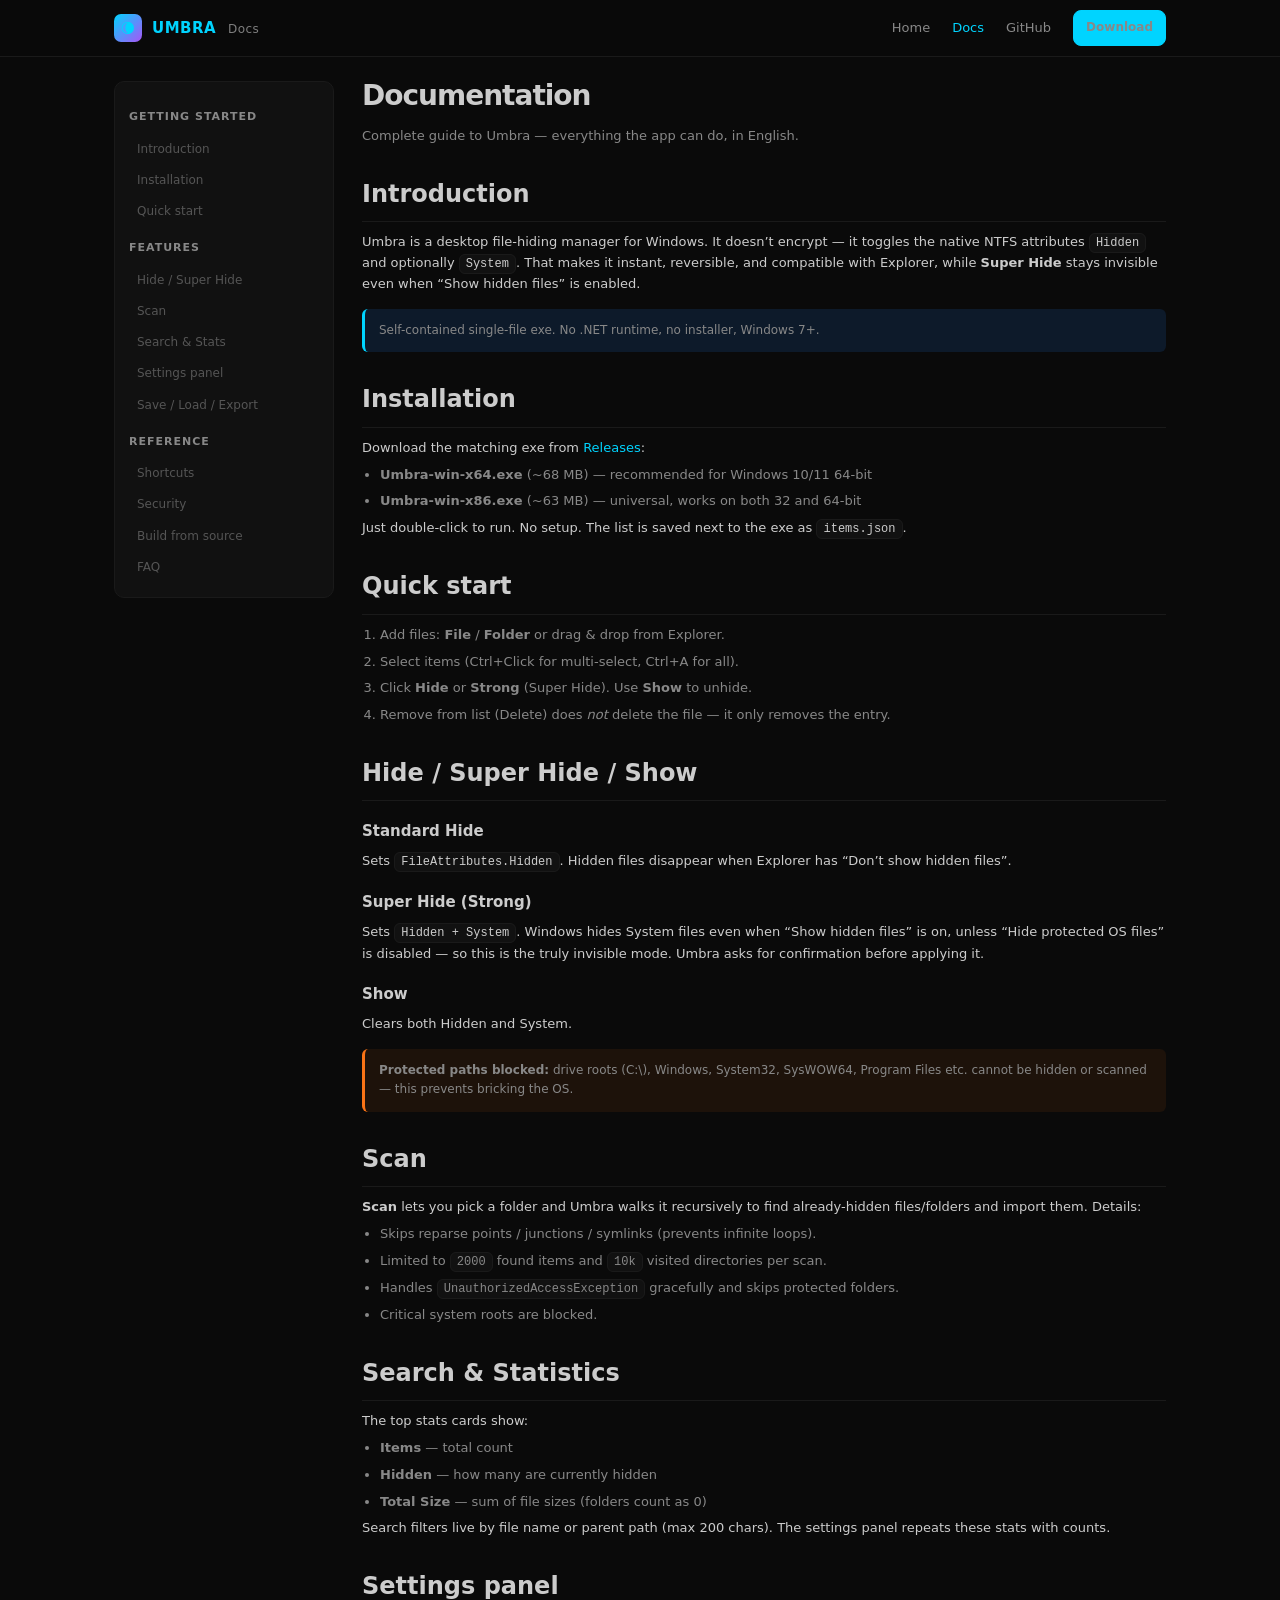
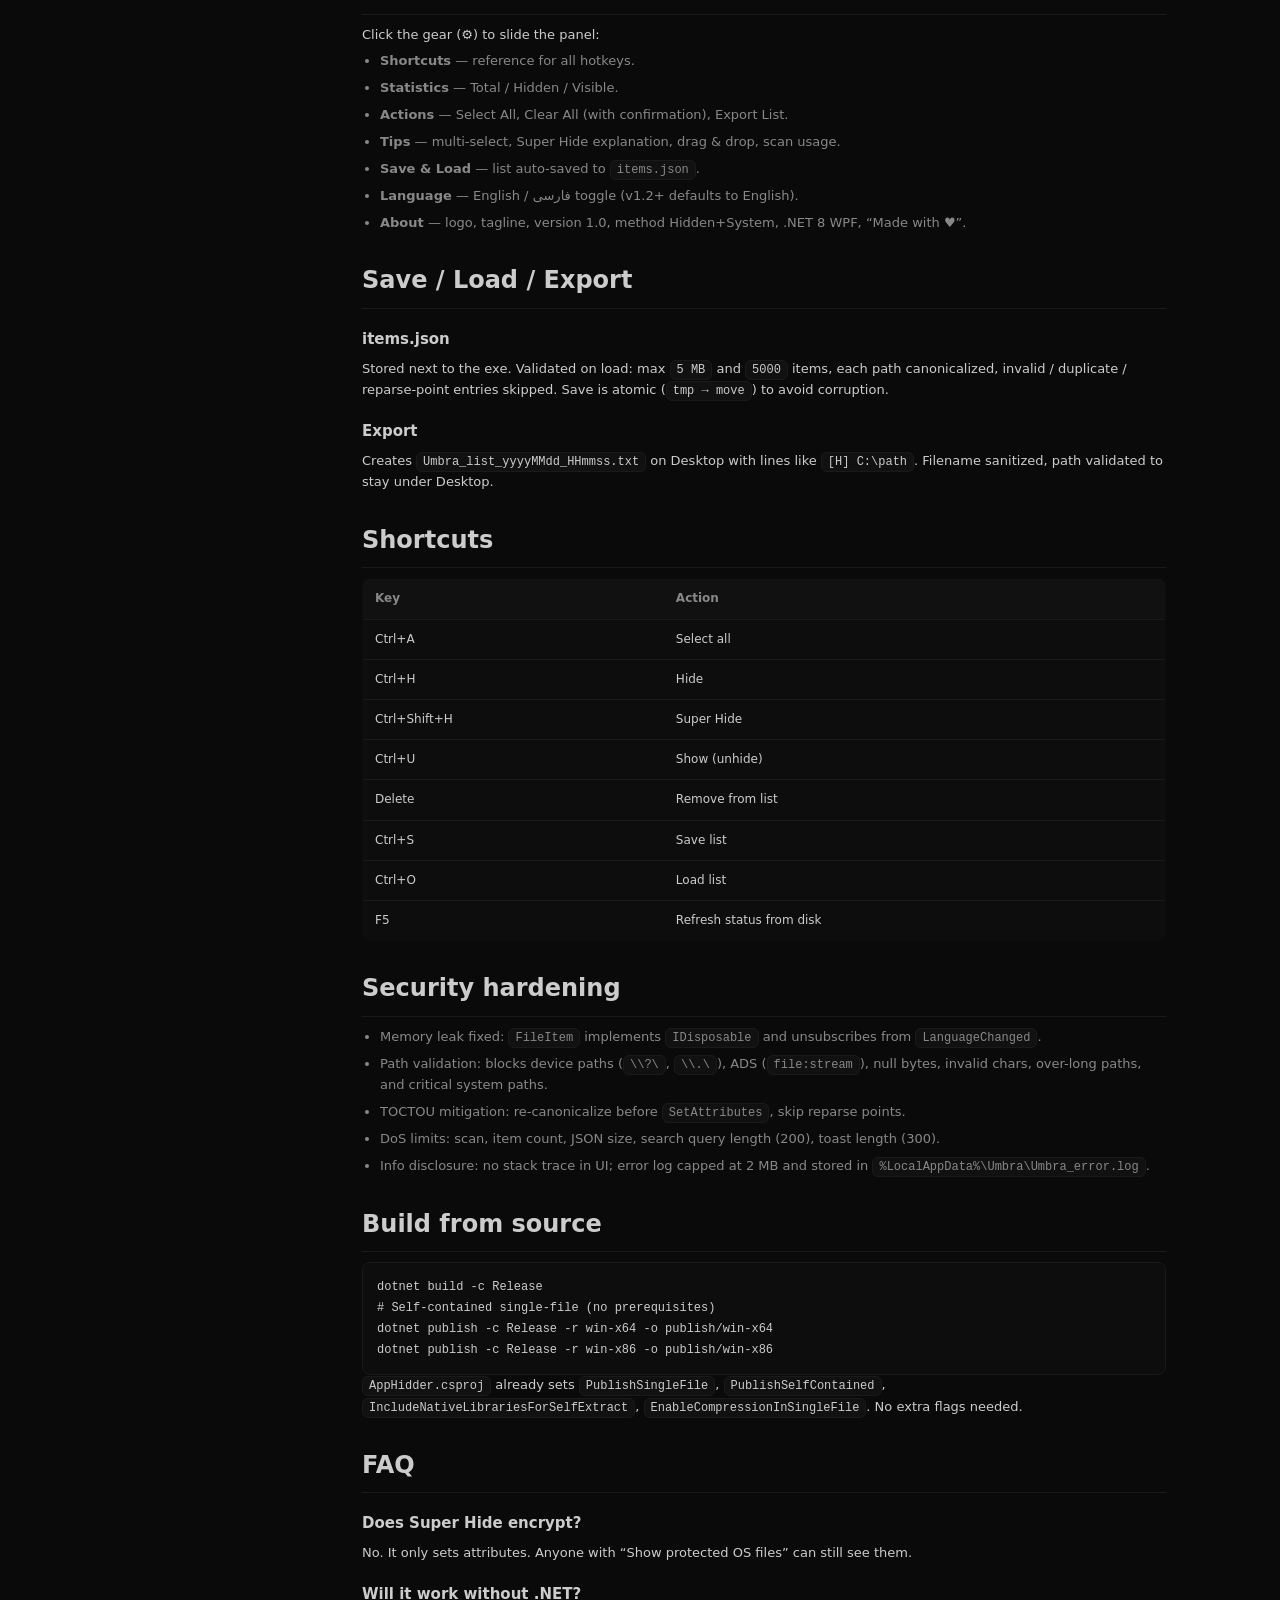
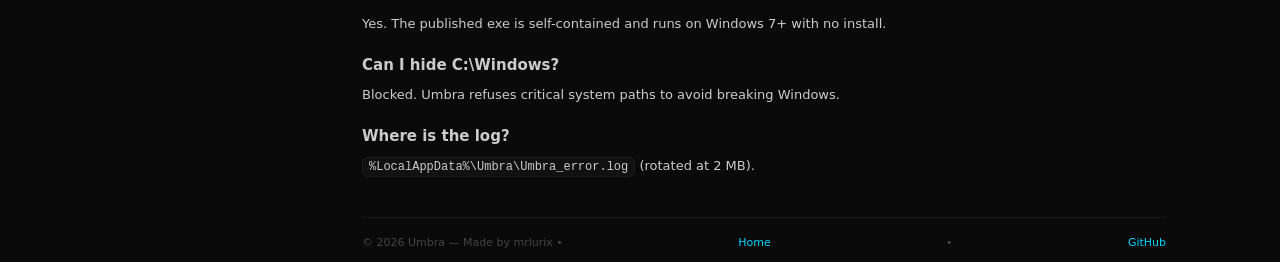
==== docs/docs.html @ 55c81230 "site: add English docs site with app theme + screenshot - GitHub repo description -> English, homepa" ====
<!doctype html>
<html lang="en">
<head>
<meta charset="utf-8">
<meta name="viewport" content="width=device-width,initial-scale=1">
<title>Docs — Umbra</title>
<link rel="icon" href="assets/logo.svg">
<link rel="stylesheet" href="style.css">
</head>
<body>
<nav>
  <div class="container nav-inner">
    <a class="logo" href="index.html"><div class="logo-mark">🌘</div><div class="logo-text">UMBRA <span>Docs</span></div></a>
    <div class="nav-links">
      <a href="index.html">Home</a>
      <a class="active" href="docs.html">Docs</a>
      <a href="https://github.com/mrlurix/Umbra" target="_blank">GitHub</a>
      <a class="btn btn-primary" style="padding:7px 12px;font-size:12px" href="https://github.com/mrlurix/Umbra/releases/latest">Download</a>
    </div>
  </div>
</nav>

<div class="container" style="padding-top:24px">
  <div class="docs-layout">
    <aside class="sidebar">
      <h4>Getting started</h4>
      <a href="#intro">Introduction</a>
      <a href="#install">Installation</a>
      <a href="#quick">Quick start</a>
      <h4>Features</h4>
      <a href="#hide">Hide / Super Hide</a>
      <a href="#scan">Scan</a>
      <a href="#search">Search &amp; Stats</a>
      <a href="#settings">Settings panel</a>
      <a href="#persist">Save / Load / Export</a>
      <h4>Reference</h4>
      <a href="#shortcuts">Shortcuts</a>
      <a href="#security">Security</a>
      <a href="#build">Build from source</a>
      <a href="#faq">FAQ</a>
    </aside>

    <main class="doc">
      <h1 style="font-size:28px">Documentation</h1>
      <p style="color:#888">Complete guide to Umbra — everything the app can do, in English.</p>

      <h2 id="intro">Introduction</h2>
      <p>Umbra is a desktop file-hiding manager for Windows. It doesn’t encrypt — it toggles the native NTFS attributes <code>Hidden</code> and optionally <code>System</code>. That makes it instant, reversible, and compatible with Explorer, while <b>Super Hide</b> stays invisible even when “Show hidden files” is enabled.</p>
      <div class="callout">Self-contained single-file exe. No .NET runtime, no installer, Windows 7+.</div>

      <h2 id="install">Installation</h2>
      <p>Download the matching exe from <a href="https://github.com/mrlurix/Umbra/releases/latest">Releases</a>:</p>
      <ul>
        <li><b>Umbra-win-x64.exe</b> (~68 MB) — recommended for Windows 10/11 64-bit</li>
        <li><b>Umbra-win-x86.exe</b> (~63 MB) — universal, works on both 32 and 64-bit</li>
      </ul>
      <p>Just double-click to run. No setup. The list is saved next to the exe as <code>items.json</code>.</p>

      <h2 id="quick">Quick start</h2>
      <ol style="padding-left:18px;color:#888;font-size:13px">
        <li>Add files: <b>File</b> / <b>Folder</b> or drag &amp; drop from Explorer.</li>
        <li>Select items (Ctrl+Click for multi-select, Ctrl+A for all).</li>
        <li>Click <b>Hide</b> or <b>Strong</b> (Super Hide). Use <b>Show</b> to unhide.</li>
        <li>Remove from list (Delete) does <i>not</i> delete the file — it only removes the entry.</li>
      </ol>

      <h2 id="hide">Hide / Super Hide / Show</h2>
      <h3>Standard Hide</h3>
      <p>Sets <code>FileAttributes.Hidden</code>. Hidden files disappear when Explorer has “Don’t show hidden files”.</p>
      <h3>Super Hide (Strong)</h3>
      <p>Sets <code>Hidden + System</code>. Windows hides System files even when “Show hidden files” is on, unless “Hide protected OS files” is disabled — so this is the truly invisible mode. Umbra asks for confirmation before applying it.</p>
      <h3>Show</h3>
      <p>Clears both Hidden and System.</p>
      <div class="callout warn"><b>Protected paths blocked:</b> drive roots (C:\), Windows, System32, SysWOW64, Program Files etc. cannot be hidden or scanned — this prevents bricking the OS.</div>

      <h2 id="scan">Scan</h2>
      <p><b>Scan</b> lets you pick a folder and Umbra walks it recursively to find already-hidden files/folders and import them. Details:</p>
      <ul>
        <li>Skips reparse points / junctions / symlinks (prevents infinite loops).</li>
        <li>Limited to <code>2000</code> found items and <code>10k</code> visited directories per scan.</li>
        <li>Handles <code>UnauthorizedAccessException</code> gracefully and skips protected folders.</li>
        <li>Critical system roots are blocked.</li>
      </ul>

      <h2 id="search">Search &amp; Statistics</h2>
      <p>The top stats cards show:</p>
      <ul>
        <li><b>Items</b> — total count</li>
        <li><b>Hidden</b> — how many are currently hidden</li>
        <li><b>Total Size</b> — sum of file sizes (folders count as 0)</li>
      </ul>
      <p>Search filters live by file name or parent path (max 200 chars). The settings panel repeats these stats with counts.</p>

      <h2 id="settings">Settings panel</h2>
      <p>Click the gear (⚙) to slide the panel:</p>
      <ul>
        <li><b>Shortcuts</b> — reference for all hotkeys.</li>
        <li><b>Statistics</b> — Total / Hidden / Visible.</li>
        <li><b>Actions</b> — Select All, Clear All (with confirmation), Export List.</li>
        <li><b>Tips</b> — multi-select, Super Hide explanation, drag &amp; drop, scan usage.</li>
        <li><b>Save &amp; Load</b> — list auto-saved to <code>items.json</code>.</li>
        <li><b>Language</b> — English / فارسی toggle (v1.2+ defaults to English).</li>
        <li><b>About</b> — logo, tagline, version 1.0, method Hidden+System, .NET 8 WPF, “Made with ♥”.</li>
      </ul>

      <h2 id="persist">Save / Load / Export</h2>
      <h3>items.json</h3>
      <p>Stored next to the exe. Validated on load: max <code>5 MB</code> and <code>5000</code> items, each path canonicalized, invalid / duplicate / reparse-point entries skipped. Save is atomic (<code>tmp → move</code>) to avoid corruption.</p>
      <h3>Export</h3>
      <p>Creates <code>Umbra_list_yyyyMMdd_HHmmss.txt</code> on Desktop with lines like <code>[H] C:\path</code>. Filename sanitized, path validated to stay under Desktop.</p>

      <h2 id="shortcuts">Shortcuts</h2>
      <table>
        <tr><th>Key</th><th>Action</th></tr>
        <tr><td>Ctrl+A</td><td>Select all</td></tr>
        <tr><td>Ctrl+H</td><td>Hide</td></tr>
        <tr><td>Ctrl+Shift+H</td><td>Super Hide</td></tr>
        <tr><td>Ctrl+U</td><td>Show (unhide)</td></tr>
        <tr><td>Delete</td><td>Remove from list</td></tr>
        <tr><td>Ctrl+S</td><td>Save list</td></tr>
        <tr><td>Ctrl+O</td><td>Load list</td></tr>
        <tr><td>F5</td><td>Refresh status from disk</td></tr>
      </table>

      <h2 id="security">Security hardening</h2>
      <ul>
        <li>Memory leak fixed: <code>FileItem</code> implements <code>IDisposable</code> and unsubscribes from <code>LanguageChanged</code>.</li>
        <li>Path validation: blocks device paths (<code>\\?\</code>, <code>\\.\</code>), ADS (<code>file:stream</code>), null bytes, invalid chars, over-long paths, and critical system paths.</li>
        <li>TOCTOU mitigation: re-canonicalize before <code>SetAttributes</code>, skip reparse points.</li>
        <li>DoS limits: scan, item count, JSON size, search query length (200), toast length (300).</li>
        <li>Info disclosure: no stack trace in UI; error log capped at 2 MB and stored in <code>%LocalAppData%\Umbra\Umbra_error.log</code>.</li>
      </ul>

      <h2 id="build">Build from source</h2>
      <pre><code>dotnet build -c Release
# Self-contained single-file (no prerequisites)
dotnet publish -c Release -r win-x64 -o publish/win-x64
dotnet publish -c Release -r win-x86 -o publish/win-x86</code></pre>
      <p><code>AppHidder.csproj</code> already sets <code>PublishSingleFile</code>, <code>PublishSelfContained</code>, <code>IncludeNativeLibrariesForSelfExtract</code>, <code>EnableCompressionInSingleFile</code>. No extra flags needed.</p>

      <h2 id="faq">FAQ</h2>
      <h3>Does Super Hide encrypt?</h3>
      <p>No. It only sets attributes. Anyone with “Show protected OS files” can still see them.</p>
      <h3>Will it work without .NET?</h3>
      <p>Yes. The published exe is self-contained and runs on Windows 7+ with no install.</p>
      <h3>Can I hide C:\Windows?</h3>
      <p>Blocked. Umbra refuses critical system paths to avoid breaking Windows.</p>
      <h3>Where is the log?</h3>
      <p><code>%LocalAppData%\Umbra\Umbra_error.log</code> (rotated at 2 MB).</p>

      <footer style="margin-top:40px;border-top:1px solid #1A1A1A;padding-top:16px;color:#444;font-size:11px">
        © 2026 Umbra — Made by mrlurix • <a href="index.html">Home</a> • <a href="https://github.com/mrlurix/Umbra">GitHub</a>
      </footer>
    </main>
  </div>
</div>
</body>
</html>
---- docs/style.css ----
:root{
  --bg:#0A0A0A;
  --card:#111;
  --card2:#0D0D0D;
  --border:#1A1A1A;
  --text:#CCC;
  --muted:#888;
  --dim:#555;
  --dim2:#444;
  --cyan:#00D4FF;
  --purple:#A855F7;
  --pink:#EC4899;
  --green:#22C55E;
  --orange:#F97316;
  --red:#EF4444;
}
*{box-sizing:border-box;margin:0;padding:0}
body{font-family:'Segoe UI',system-ui,-apple-system,sans-serif;background:var(--bg);color:var(--text);line-height:1.6}
a{color:var(--cyan);text-decoration:none}
a:hover{text-decoration:underline}
.container{max-width:1100px;margin:0 auto;padding:0 24px}
nav{position:sticky;top:0;z-index:10;background:rgba(10,10,10,0.85);backdrop-filter:blur(10px);border-bottom:1px solid var(--border)}
.nav-inner{display:flex;align-items:center;justify-content:space-between;height:56px}
.logo{display:flex;align-items:center;gap:10px;font-weight:800;letter-spacing:0.5px}
.logo-mark{width:28px;height:28px;border-radius:7px;background:linear-gradient(135deg,var(--cyan),var(--purple));display:grid;place-items:center;font-size:14px}
.logo-text{color:var(--cyan);font-size:15px}
.logo-text span{color:var(--text);font-weight:400;opacity:0.6;font-size:12px;margin-left:6px}
.nav-links{display:flex;gap:22px;align-items:center;font-size:13px}
.nav-links a{color:var(--muted)}
.nav-links a.active{color:var(--cyan)}
.btn{appearance:none;border:1.5px solid;border-radius:8px;padding:10px 18px;font-weight:700;font-size:13px;cursor:pointer;transition:all .15s;display:inline-flex;align-items:center;gap:8px}
.btn-primary{background:var(--cyan);color:#000;border-color:var(--cyan)}
.btn-primary:hover{transform:translateY(-1px);box-shadow:0 8px 20px rgba(0,212,255,0.25)}
.btn-ghost{background:transparent;color:var(--text);border-color:var(--border)}
.btn-ghost:hover{border-color:var(--cyan);color:var(--cyan)}
.hero{padding:56px 0 28px;text-align:center}
.badge{display:inline-flex;align-items:center;gap:8px;background:#111;border:1px solid var(--border);border-radius:999px;padding:6px 12px;font-size:11px;color:var(--muted);margin-bottom:18px}
.badge-dot{width:7px;height:7px;border-radius:50%;background:var(--green);box-shadow:0 0 8px var(--green)}
h1{font-size:44px;line-height:1.1;letter-spacing:-1px;margin-bottom:14px}
h1 span{background:linear-gradient(90deg,var(--cyan),var(--purple),var(--pink));-webkit-background-clip:text;-webkit-text-fill-color:transparent}
.subtitle{max-width:640px;margin:0 auto 22px;color:var(--muted);font-size:15px}
.hero-actions{display:flex;gap:12px;justify-content:center;flex-wrap:wrap;margin-bottom:14px}
.hero-meta{font-size:11px;color:var(--dim)}
.screenshot-wrap{margin:28px auto 0;max-width:960px;background:#000;border:1px solid var(--border);border-radius:12px;overflow:hidden;box-shadow:0 20px 60px rgba(0,0,0,0.6)}
.screenshot-wrap img, .screenshot-wrap svg{width:100%;display:block}
.section{padding:40px 0}
.section h2{font-size:22px;margin-bottom:8px}
.section p.lead{color:var(--muted);margin-bottom:18px}
.grid{display:grid;grid-template-columns:repeat(3,1fr);gap:14px}
.card{background:var(--card);border:1px solid var(--border);border-radius:10px;padding:18px}
.card h3{font-size:14px;margin-bottom:6px}
.card p{font-size:12px;color:var(--dim);line-height:1.6}
.card .icon{width:32px;height:32px;border-radius:7px;display:grid;place-items:center;font-size:14px;margin-bottom:10px}
.stats{display:flex;gap:10px;flex-wrap:wrap;margin-top:14px}
.stat{flex:1;min-width:140px;background:var(--card);border:1px solid var(--border);border-radius:8px;padding:14px;text-align:center}
.stat strong{font-size:18px;display:block}
.downloads{display:grid;grid-template-columns:1fr 1fr;gap:14px}
.dl-card{background:var(--card);border:1px solid var(--border);border-radius:10px;padding:18px;display:flex;flex-direction:column;gap:10px}
.dl-card h3{font-size:14px}
.dl-card p{font-size:11px;color:var(--dim)}
table{width:100%;border-collapse:collapse;background:var(--card2);border:1px solid var(--border);border-radius:8px;overflow:hidden}
th,td{text-align:left;padding:10px 12px;font-size:12px;border-bottom:1px solid var(--border)}
th{background:#111;color:var(--muted);font-weight:600}
code{background:#111;border:1px solid var(--border);padding:2px 6px;border-radius:6px;font-size:12px}
pre{background:#0D0D0D;border:1px solid var(--border);border-radius:8px;padding:14px;overflow:auto}
pre code{border:none;background:transparent;padding:0}
.docs-layout{display:grid;grid-template-columns:220px 1fr;gap:28px;align-items:start}
.sidebar{position:sticky;top:72px;background:var(--card);border:1px solid var(--border);border-radius:10px;padding:14px}
.sidebar h4{font-size:11px;letter-spacing:1px;color:var(--muted);margin:12px 0 8px;text-transform:uppercase}
.sidebar a{display:block;padding:6px 8px;border-radius:6px;color:var(--dim);font-size:12px}
.sidebar a:hover{background:#1A1A1A;color:var(--text)}
.doc h2{margin-top:28px;margin-bottom:10px;padding-bottom:8px;border-bottom:1px solid var(--border)}
.doc h3{margin:18px 0 8px;font-size:15px}
.doc p, .doc li{font-size:13px;color:var(--text)}
.doc ul{padding-left:18px}
.doc li{margin:6px 0;color:var(--muted)}
.callout{border-left:3px solid var(--cyan);background:#0D1A2A;border-radius:6px;padding:12px 14px;margin:14px 0;font-size:12px;color:var(--muted)}
.callout.warn{border-color:var(--orange);background:rgba(249,115,22,0.08)}
footer{margin-top:40px;border-top:1px solid var(--border);padding:18px 0;color:var(--dim2);font-size:11px;display:flex;justify-content:space-between;flex-wrap:wrap;gap:12px}
@media(max-width:900px){
  .grid{grid-template-columns:1fr 1fr}
  .downloads{grid-template-columns:1fr}
  .docs-layout{grid-template-columns:1fr}
  .sidebar{position:static}
  h1{font-size:32px}
}
@media(max-width:600px){
  .grid{grid-template-columns:1fr}
}
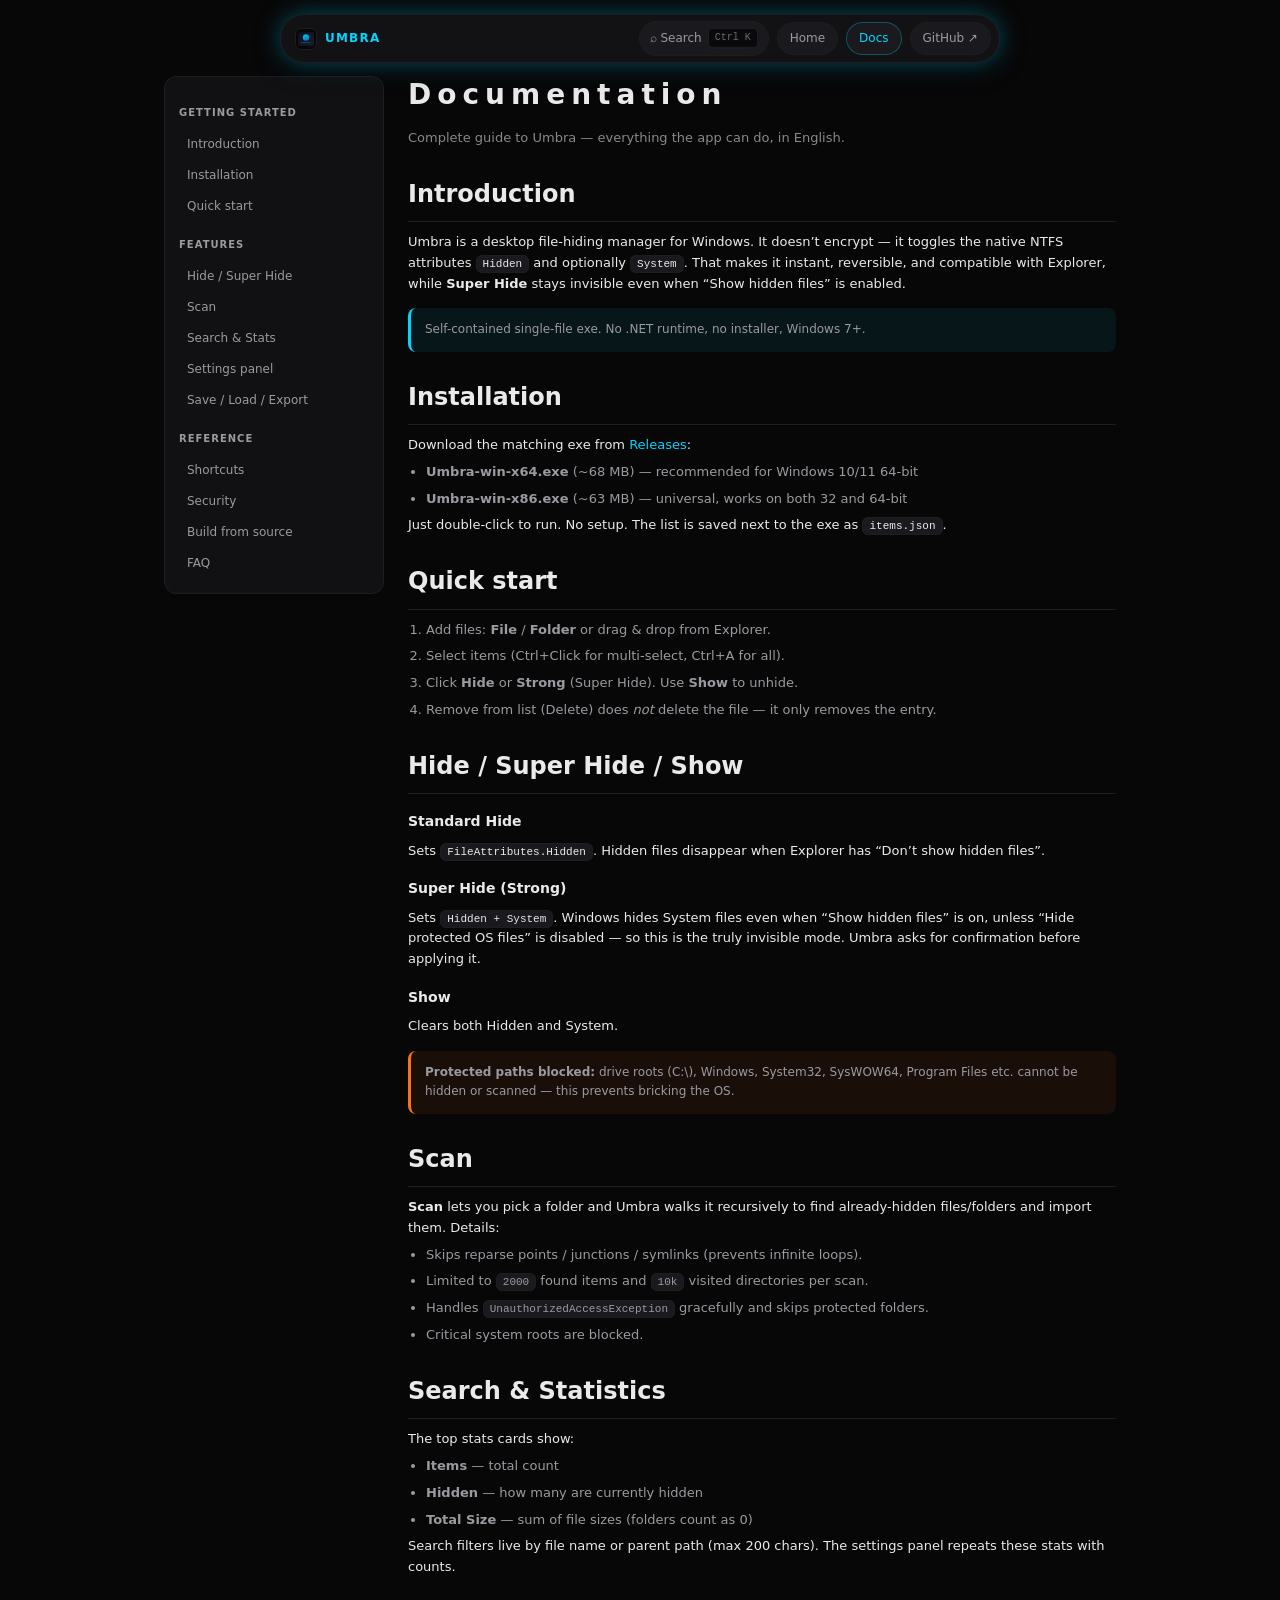
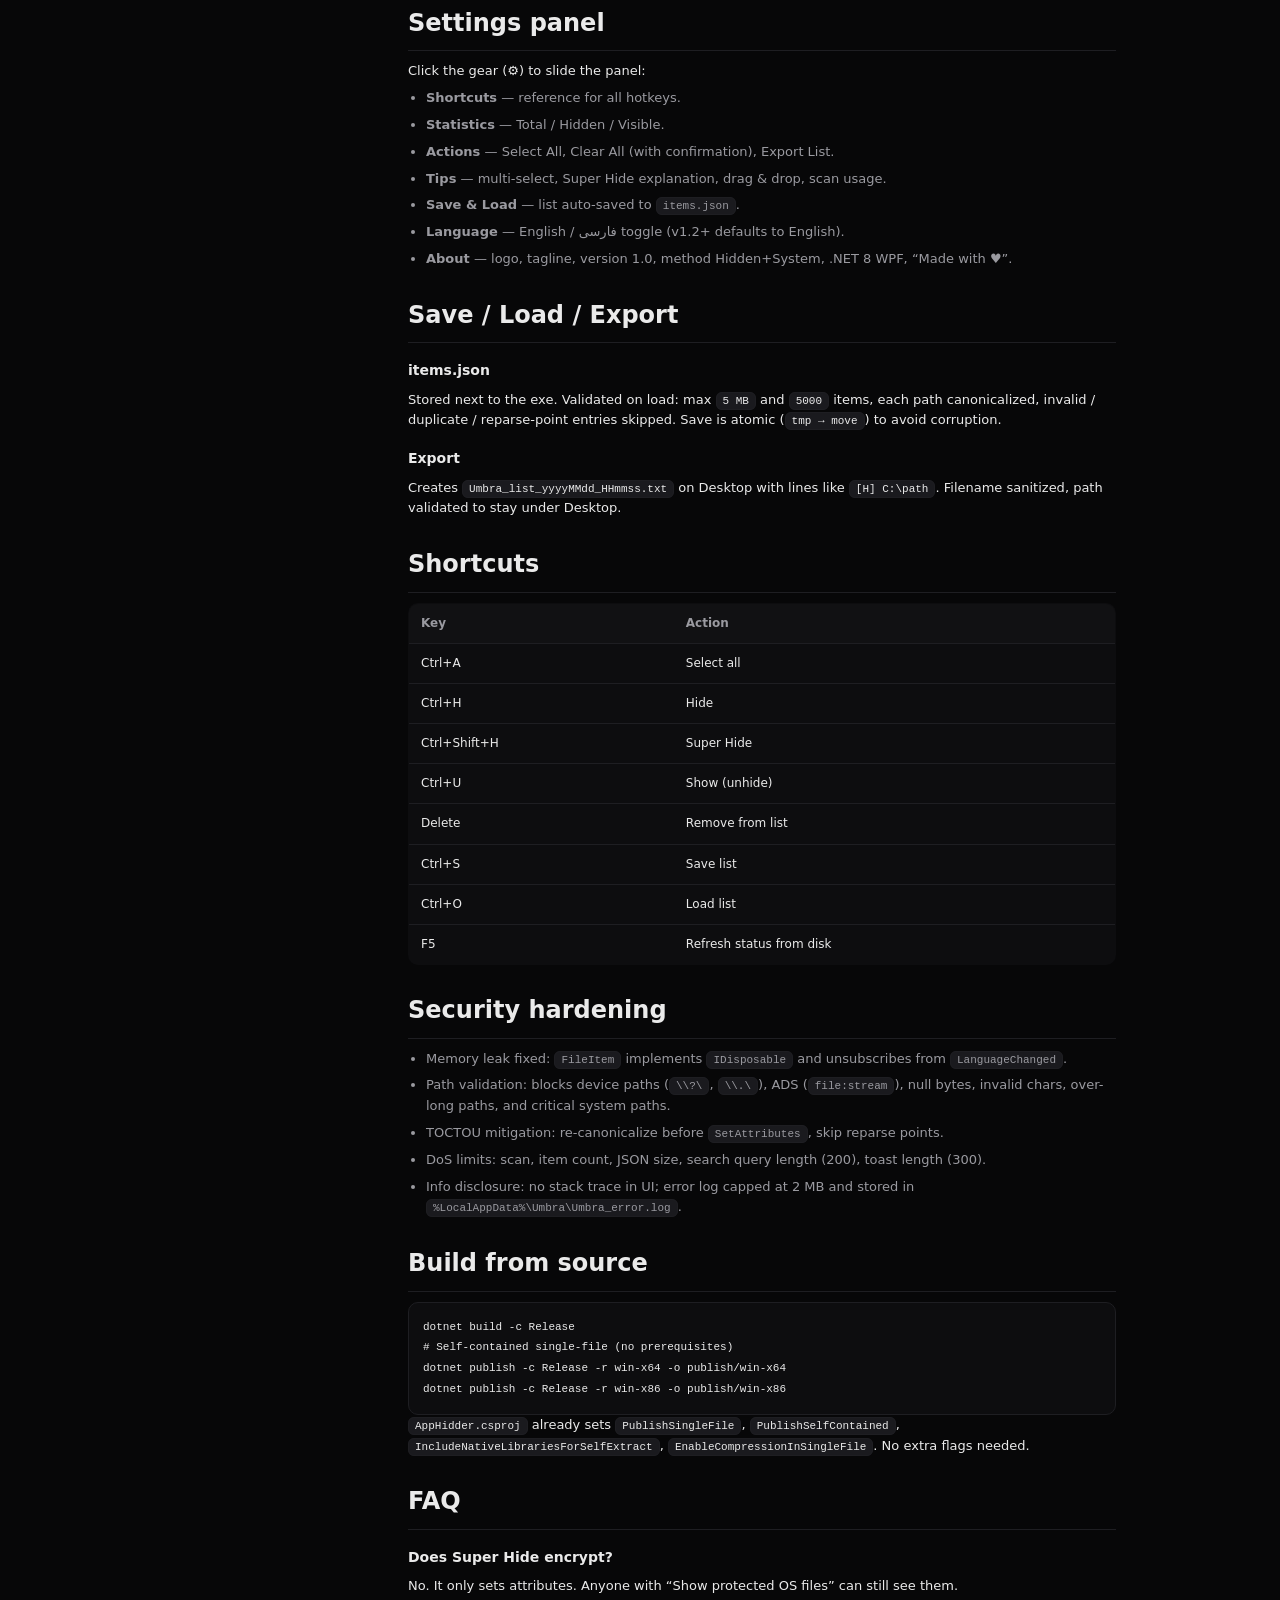
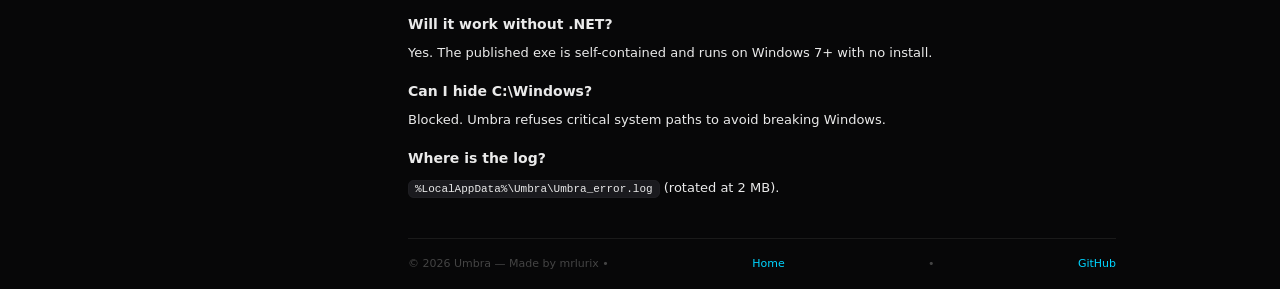
==== commit dba7f7c0: "site: redesign to match Zefira layout - Pill floating nav with search Ctrl+K, Docs, GitHub - Hero wi" ====
--- a/docs/docs.html
+++ b/docs/docs.html
@@ -8,17 +8,20 @@
 <link rel="stylesheet" href="style.css">
 </head>
 <body>
-<nav>
-  <div class="container nav-inner">
-    <a class="logo" href="index.html"><div class="logo-mark">🌘</div><div class="logo-text">UMBRA <span>Docs</span></div></a>
-    <div class="nav-links">
-      <a href="index.html">Home</a>
-      <a class="active" href="docs.html">Docs</a>
-      <a href="https://github.com/mrlurix/Umbra" target="_blank">GitHub</a>
-      <a class="btn btn-primary" style="padding:7px 12px;font-size:12px" href="https://github.com/mrlurix/Umbra/releases/latest">Download</a>
+<div class="nav-pill-wrap">
+  <div class="nav-pill">
+    <a class="logo" href="index.html" style="text-decoration:none">
+      <div class="logo-mark"><img src="assets/logo.svg" alt=""></div>
+      <div class="logo-text"><b>UMB</b><span>RA</span></div>
+    </a>
+    <div class="nav-right">
+      <div class="search-pill">⌕ Search <kbd>Ctrl K</kbd></div>
+      <a class="nav-link" href="index.html">Home</a>
+      <a class="nav-link" href="docs.html" style="color:#00D4FF;border-color:rgba(0,212,255,0.3)">Docs</a>
+      <a class="nav-link" href="https://github.com/mrlurix/Umbra" target="_blank">GitHub ↗</a>
     </div>
   </div>
-</nav>
+</div>
 
 <div class="container" style="padding-top:24px">
   <div class="docs-layout">
--- a/docs/style.css
+++ b/docs/style.css
@@ -1,89 +1,104 @@
 :root{
-  --bg:#0A0A0A;
-  --card:#111;
-  --card2:#0D0D0D;
-  --border:#1A1A1A;
-  --text:#CCC;
-  --muted:#888;
-  --dim:#555;
-  --dim2:#444;
-  --cyan:#00D4FF;
-  --purple:#A855F7;
-  --pink:#EC4899;
-  --green:#22C55E;
-  --orange:#F97316;
-  --red:#EF4444;
+  --bg:#070708;
+  --nav:#121214;
+  --card:#111113;
+  --card2:#0D0D0F;
+  --border:#1E1E22;
+  --border-accent:rgba(0,212,255,0.25);
+  --text:#EAEAEA;
+  --muted:#9A9AA0;
+  --dim:#6A6A70;
+  --accent:#00D4FF;
+  --accent2:#A855F7;
+  --accent-glow:rgba(0,212,255,0.35);
+  --red:#FF2E4D;
 }
 *{box-sizing:border-box;margin:0;padding:0}
-body{font-family:'Segoe UI',system-ui,-apple-system,sans-serif;background:var(--bg);color:var(--text);line-height:1.6}
-a{color:var(--cyan);text-decoration:none}
+body{font-family:'Inter','Segoe UI',system-ui,-apple-system,sans-serif;background:var(--bg);color:var(--text);line-height:1.6;-webkit-font-smoothing:antialiased}
+a{color:var(--accent);text-decoration:none}
 a:hover{text-decoration:underline}
-.container{max-width:1100px;margin:0 auto;padding:0 24px}
-nav{position:sticky;top:0;z-index:10;background:rgba(10,10,10,0.85);backdrop-filter:blur(10px);border-bottom:1px solid var(--border)}
-.nav-inner{display:flex;align-items:center;justify-content:space-between;height:56px}
-.logo{display:flex;align-items:center;gap:10px;font-weight:800;letter-spacing:0.5px}
-.logo-mark{width:28px;height:28px;border-radius:7px;background:linear-gradient(135deg,var(--cyan),var(--purple));display:grid;place-items:center;font-size:14px}
-.logo-text{color:var(--cyan);font-size:15px}
-.logo-text span{color:var(--text);font-weight:400;opacity:0.6;font-size:12px;margin-left:6px}
-.nav-links{display:flex;gap:22px;align-items:center;font-size:13px}
-.nav-links a{color:var(--muted)}
-.nav-links a.active{color:var(--cyan)}
-.btn{appearance:none;border:1.5px solid;border-radius:8px;padding:10px 18px;font-weight:700;font-size:13px;cursor:pointer;transition:all .15s;display:inline-flex;align-items:center;gap:8px}
-.btn-primary{background:var(--cyan);color:#000;border-color:var(--cyan)}
-.btn-primary:hover{transform:translateY(-1px);box-shadow:0 8px 20px rgba(0,212,255,0.25)}
-.btn-ghost{background:transparent;color:var(--text);border-color:var(--border)}
-.btn-ghost:hover{border-color:var(--cyan);color:var(--cyan)}
-.hero{padding:56px 0 28px;text-align:center}
-.badge{display:inline-flex;align-items:center;gap:8px;background:#111;border:1px solid var(--border);border-radius:999px;padding:6px 12px;font-size:11px;color:var(--muted);margin-bottom:18px}
-.badge-dot{width:7px;height:7px;border-radius:50%;background:var(--green);box-shadow:0 0 8px var(--green)}
-h1{font-size:44px;line-height:1.1;letter-spacing:-1px;margin-bottom:14px}
-h1 span{background:linear-gradient(90deg,var(--cyan),var(--purple),var(--pink));-webkit-background-clip:text;-webkit-text-fill-color:transparent}
-.subtitle{max-width:640px;margin:0 auto 22px;color:var(--muted);font-size:15px}
-.hero-actions{display:flex;gap:12px;justify-content:center;flex-wrap:wrap;margin-bottom:14px}
-.hero-meta{font-size:11px;color:var(--dim)}
-.screenshot-wrap{margin:28px auto 0;max-width:960px;background:#000;border:1px solid var(--border);border-radius:12px;overflow:hidden;box-shadow:0 20px 60px rgba(0,0,0,0.6)}
-.screenshot-wrap img, .screenshot-wrap svg{width:100%;display:block}
-.section{padding:40px 0}
-.section h2{font-size:22px;margin-bottom:8px}
-.section p.lead{color:var(--muted);margin-bottom:18px}
-.grid{display:grid;grid-template-columns:repeat(3,1fr);gap:14px}
-.card{background:var(--card);border:1px solid var(--border);border-radius:10px;padding:18px}
-.card h3{font-size:14px;margin-bottom:6px}
-.card p{font-size:12px;color:var(--dim);line-height:1.6}
-.card .icon{width:32px;height:32px;border-radius:7px;display:grid;place-items:center;font-size:14px;margin-bottom:10px}
-.stats{display:flex;gap:10px;flex-wrap:wrap;margin-top:14px}
-.stat{flex:1;min-width:140px;background:var(--card);border:1px solid var(--border);border-radius:8px;padding:14px;text-align:center}
-.stat strong{font-size:18px;display:block}
-.downloads{display:grid;grid-template-columns:1fr 1fr;gap:14px}
-.dl-card{background:var(--card);border:1px solid var(--border);border-radius:10px;padding:18px;display:flex;flex-direction:column;gap:10px}
-.dl-card h3{font-size:14px}
-.dl-card p{font-size:11px;color:var(--dim)}
-table{width:100%;border-collapse:collapse;background:var(--card2);border:1px solid var(--border);border-radius:8px;overflow:hidden}
+.container{max-width:1000px;margin:0 auto;padding:0 24px}
+/* pill nav like Zefira */
+.nav-pill-wrap{position:sticky;top:14px;z-index:20;display:flex;justify-content:center;padding:0 16px}
+.nav-pill{display:flex;align-items:center;gap:14px;background:var(--nav);border:1px solid var(--border);border-radius:999px;padding:6px 8px 6px 14px;box-shadow:0 0 22px var(--accent-glow), 0 4px 24px rgba(0,0,0,0.6);backdrop-filter:blur(10px);max-width:720px;width:100%;justify-content:space-between}
+.logo{display:flex;align-items:center;gap:8px;font-weight:800;letter-spacing:0.4px}
+.logo-mark{width:22px;height:22px;border-radius:6px;background:var(--bg);border:1px solid var(--border);display:grid;place-items:center;font-size:11px;overflow:hidden}
+.logo-mark img{width:16px;height:16px}
+.logo-text{font-size:12px;letter-spacing:1.2px}
+.logo-text b{font-weight:900}
+.logo-text span{color:var(--accent)}
+.nav-right{display:flex;align-items:center;gap:8px}
+.search-pill{display:flex;align-items:center;gap:6px;background:#1A1A1E;border:1px solid var(--border);border-radius:999px;padding:6px 10px;font-size:12px;color:var(--muted)}
+.search-pill kbd{background:#0A0A0C;border:1px solid var(--border);border-bottom-width:2px;border-radius:5px;padding:1px 6px;font-size:10px;color:var(--dim);font-family:monospace}
+.nav-link{font-size:12px;color:var(--muted);border:1px solid var(--border);background:#1A1A1E;border-radius:999px;padding:6px 12px}
+.nav-link:hover{color:var(--text);border-color:var(--muted)}
+/* hero */
+.hero{text-align:center;padding:56px 0 24px}
+.hero-icon{width:88px;height:88px;margin:0 auto 18px;background:#0A0A0C;border:1px solid var(--border);border-radius:18px;display:grid;place-items:center;box-shadow:0 0 30px var(--accent-glow), 0 8px 32px rgba(0,0,0,0.7);position:relative}
+.hero-icon::after{content:"";position:absolute;inset:-1px;border-radius:18px;background:linear-gradient(135deg,rgba(0,212,255,0.3),transparent);pointer-events:none}
+.hero-icon svg{width:56px;height:56px}
+h1{font-size:52px;letter-spacing:6px;font-weight:900;margin-bottom:10px}
+h1 span{font-weight:900}
+h1 .accent{color:var(--accent)}
+.subtitle{max-width:620px;margin:0 auto 22px;color:var(--muted);font-size:14px;line-height:1.7}
+.hero-actions{display:flex;gap:10px;justify-content:center;flex-wrap:wrap;margin-bottom:18px}
+.btn{appearance:none;border-radius:8px;padding:11px 18px;font-weight:700;font-size:13px;cursor:pointer;display:inline-flex;align-items:center;gap:6px;transition:all .15s;border:1px solid transparent}
+.btn-primary{background:var(--accent);color:#000;border-color:var(--accent);box-shadow:0 6px 18px rgba(0,212,255,0.3)}
+.btn-primary:hover{transform:translateY(-1px);box-shadow:0 10px 28px rgba(0,212,255,0.4)}
+.btn-ghost{background:#1A1A1E;color:var(--text);border-color:var(--border)}
+.btn-ghost:hover{background:#1E1E22;border-color:var(--muted)}
+.install-wrap{max-width:560px;margin:0 auto;background:#0D0D0F;border:1px solid var(--border);border-radius:10px;overflow:hidden}
+.install-bar{display:flex;align-items:center;justify-content:space-between;padding:10px 12px;border-bottom:1px solid var(--border);font-size:11px;color:var(--dim)}
+.copy-btn{background:#1A1A1E;border:1px solid var(--border);border-radius:6px;padding:4px 8px;font-size:11px;color:var(--muted);cursor:pointer}
+.install-code{padding:12px 14px;font-family:ui-monospace, SFMono-Regular, Menlo, monospace;font-size:12px;color:#C8C8CC;overflow:auto;white-space:nowrap}
+.divider{height:1px;background:var(--border);margin:28px 0}
+.pills{display:flex;flex-wrap:wrap;gap:8px;justify-content:center}
+.pill{border:1px solid var(--border-accent);background:rgba(0,212,255,0.06);color:var(--text);border-radius:999px;padding:6px 12px;font-size:11px;letter-spacing:0.2px}
+.stats{display:flex;gap:28px;justify-content:center;flex-wrap:wrap;text-align:center;margin-top:18px}
+.stat strong{color:var(--accent);font-size:22px;letter-spacing:0.5px;display:block}
+.stat span{font-size:11px;color:var(--muted)}
+.section{padding:32px 0}
+.section h2{font-size:24px;text-align:center;margin-bottom:8px}
+.section p.lead{color:var(--muted);text-align:center;max-width:640px;margin:0 auto 18px;font-size:13px}
+.grid{display:grid;grid-template-columns:repeat(3,1fr);gap:12px}
+.card{background:var(--card);border:1px solid var(--border);border-radius:12px;padding:16px}
+.card h3{font-size:13px;margin-bottom:6px}
+.card p{font-size:12px;color:var(--muted);line-height:1.6}
+.card .icon{width:28px;height:28px;border-radius:7px;display:grid;place-items:center;font-size:12px;margin-bottom:8px}
+.screenshot-wrap{margin:18px auto 0;max-width:920px;background:#000;border:1px solid var(--border);border-radius:12px;overflow:hidden;box-shadow:0 16px 48px rgba(0,0,0,0.6)}
+.screenshot-wrap img{width:100%;display:block}
+.downloads{display:grid;grid-template-columns:1fr 1fr;gap:12px}
+.dl-card{background:var(--card);border:1px solid var(--border);border-radius:12px;padding:16px}
+.dl-card h3{font-size:13px;margin-bottom:6px}
+.dl-card p{font-size:11px;color:var(--muted);margin-bottom:10px}
+table{width:100%;border-collapse:collapse;background:var(--card2);border:1px solid var(--border);border-radius:10px;overflow:hidden}
 th,td{text-align:left;padding:10px 12px;font-size:12px;border-bottom:1px solid var(--border)}
-th{background:#111;color:var(--muted);font-weight:600}
-code{background:#111;border:1px solid var(--border);padding:2px 6px;border-radius:6px;font-size:12px}
-pre{background:#0D0D0D;border:1px solid var(--border);border-radius:8px;padding:14px;overflow:auto}
+th{background:#111113;color:var(--muted)}
+code{background:#1A1A1E;border:1px solid var(--border);padding:2px 6px;border-radius:6px;font-size:11px}
+pre{background:#0D0D0F;border:1px solid var(--border);border-radius:10px;padding:14px;overflow:auto}
 pre code{border:none;background:transparent;padding:0}
-.docs-layout{display:grid;grid-template-columns:220px 1fr;gap:28px;align-items:start}
-.sidebar{position:sticky;top:72px;background:var(--card);border:1px solid var(--border);border-radius:10px;padding:14px}
-.sidebar h4{font-size:11px;letter-spacing:1px;color:var(--muted);margin:12px 0 8px;text-transform:uppercase}
-.sidebar a{display:block;padding:6px 8px;border-radius:6px;color:var(--dim);font-size:12px}
-.sidebar a:hover{background:#1A1A1A;color:var(--text)}
-.doc h2{margin-top:28px;margin-bottom:10px;padding-bottom:8px;border-bottom:1px solid var(--border)}
-.doc h3{margin:18px 0 8px;font-size:15px}
+.docs-layout{display:grid;grid-template-columns:220px 1fr;gap:24px;align-items:start}
+.sidebar{position:sticky;top:76px;background:var(--card);border:1px solid var(--border);border-radius:12px;padding:14px}
+.sidebar h4{font-size:10px;letter-spacing:1px;color:var(--muted);margin:14px 0 8px;text-transform:uppercase}
+.sidebar a{display:block;padding:6px 8px;border-radius:7px;color:var(--muted);font-size:12px}
+.sidebar a:hover{background:#1A1A1E;color:var(--text)}
+.doc h2{margin-top:26px;margin-bottom:10px;padding-bottom:8px;border-bottom:1px solid var(--border)}
+.doc h3{margin:16px 0 8px;font-size:14px}
 .doc p, .doc li{font-size:13px;color:var(--text)}
 .doc ul{padding-left:18px}
 .doc li{margin:6px 0;color:var(--muted)}
-.callout{border-left:3px solid var(--cyan);background:#0D1A2A;border-radius:6px;padding:12px 14px;margin:14px 0;font-size:12px;color:var(--muted)}
-.callout.warn{border-color:var(--orange);background:rgba(249,115,22,0.08)}
-footer{margin-top:40px;border-top:1px solid var(--border);padding:18px 0;color:var(--dim2);font-size:11px;display:flex;justify-content:space-between;flex-wrap:wrap;gap:12px}
+.callout{border-left:3px solid var(--accent);background:rgba(0,212,255,0.07);border-radius:8px;padding:12px 14px;margin:14px 0;font-size:12px;color:var(--muted)}
+.callout.warn{border-color:#F97316;background:rgba(249,115,22,0.07)}
+footer{margin-top:32px;border-top:1px solid var(--border);padding:16px 0;color:var(--dim);font-size:11px;display:flex;justify-content:space-between;flex-wrap:wrap;gap:12px}
 @media(max-width:900px){
   .grid{grid-template-columns:1fr 1fr}
   .downloads{grid-template-columns:1fr}
   .docs-layout{grid-template-columns:1fr}
   .sidebar{position:static}
-  h1{font-size:32px}
+  h1{font-size:36px;letter-spacing:4px}
 }
 @media(max-width:600px){
   .grid{grid-template-columns:1fr}
+  .nav-pill{padding:6px 8px}
+  .search-pill{display:none}
 }
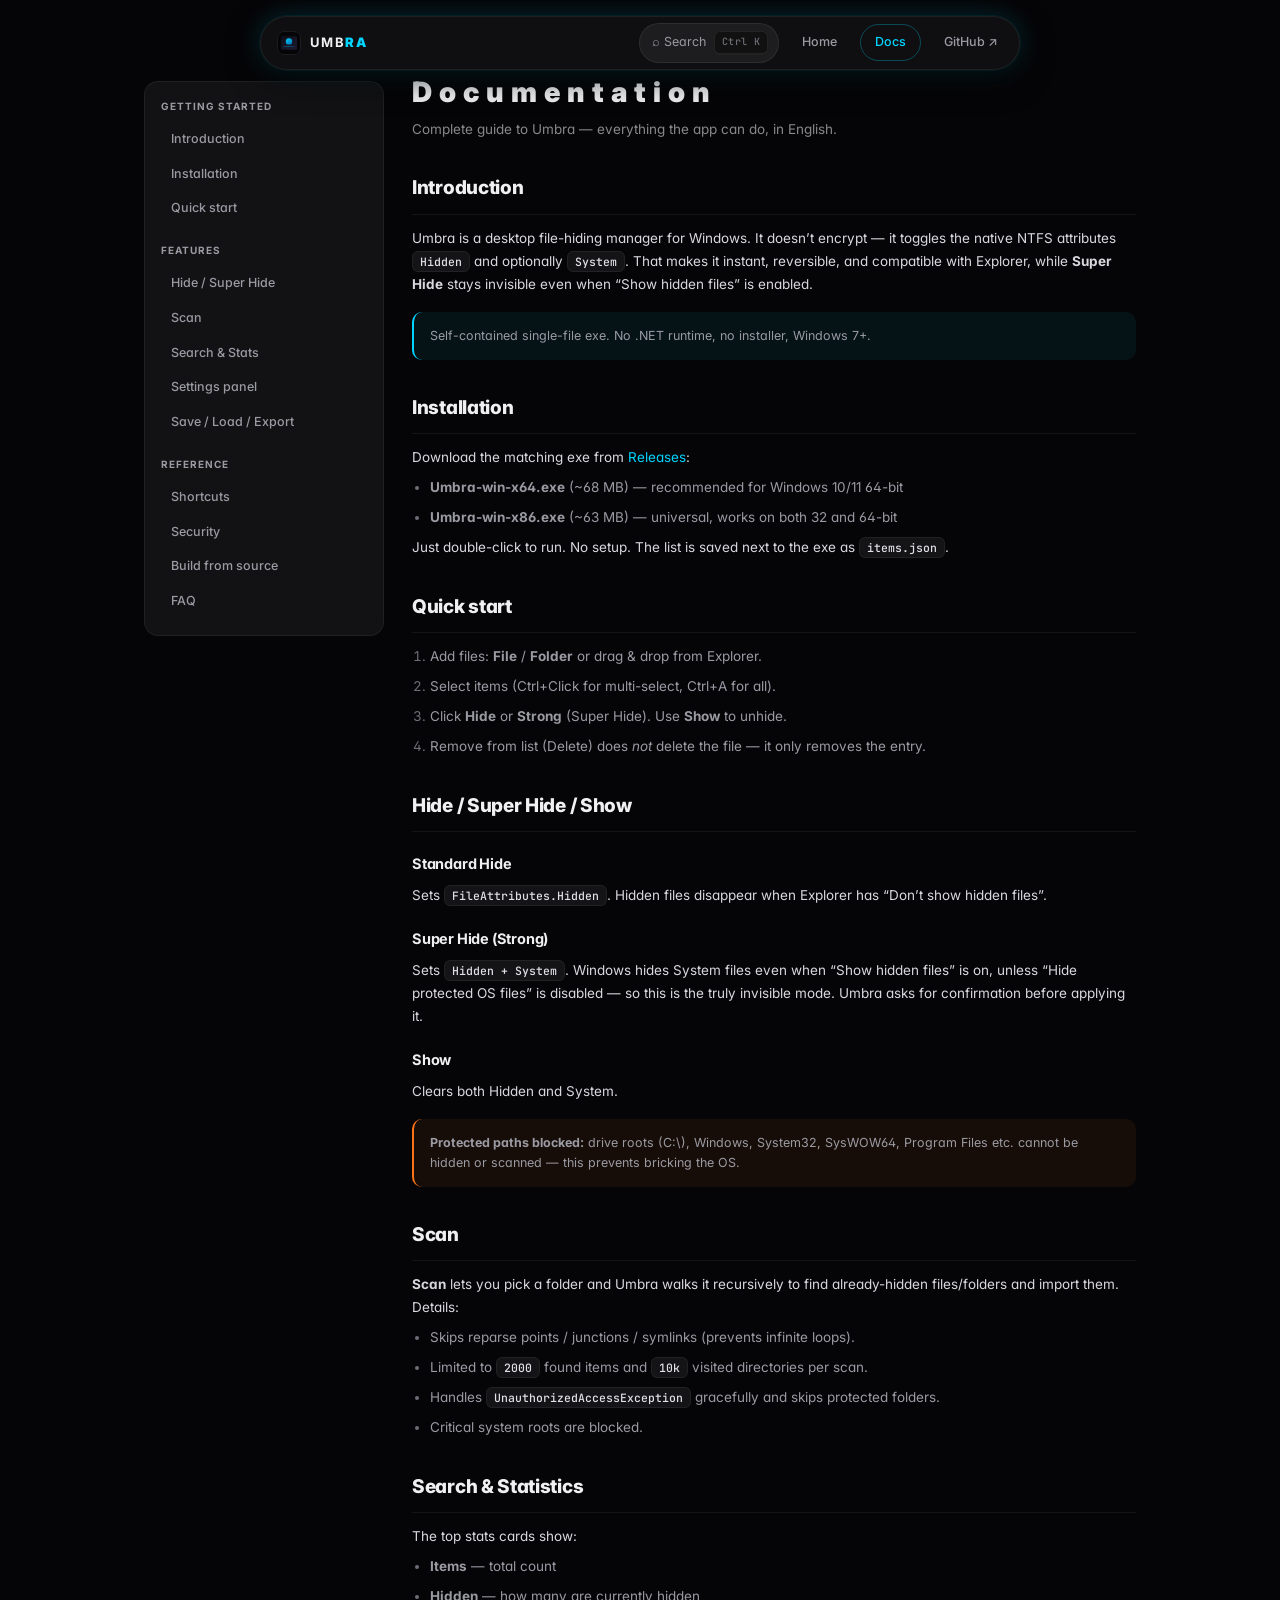
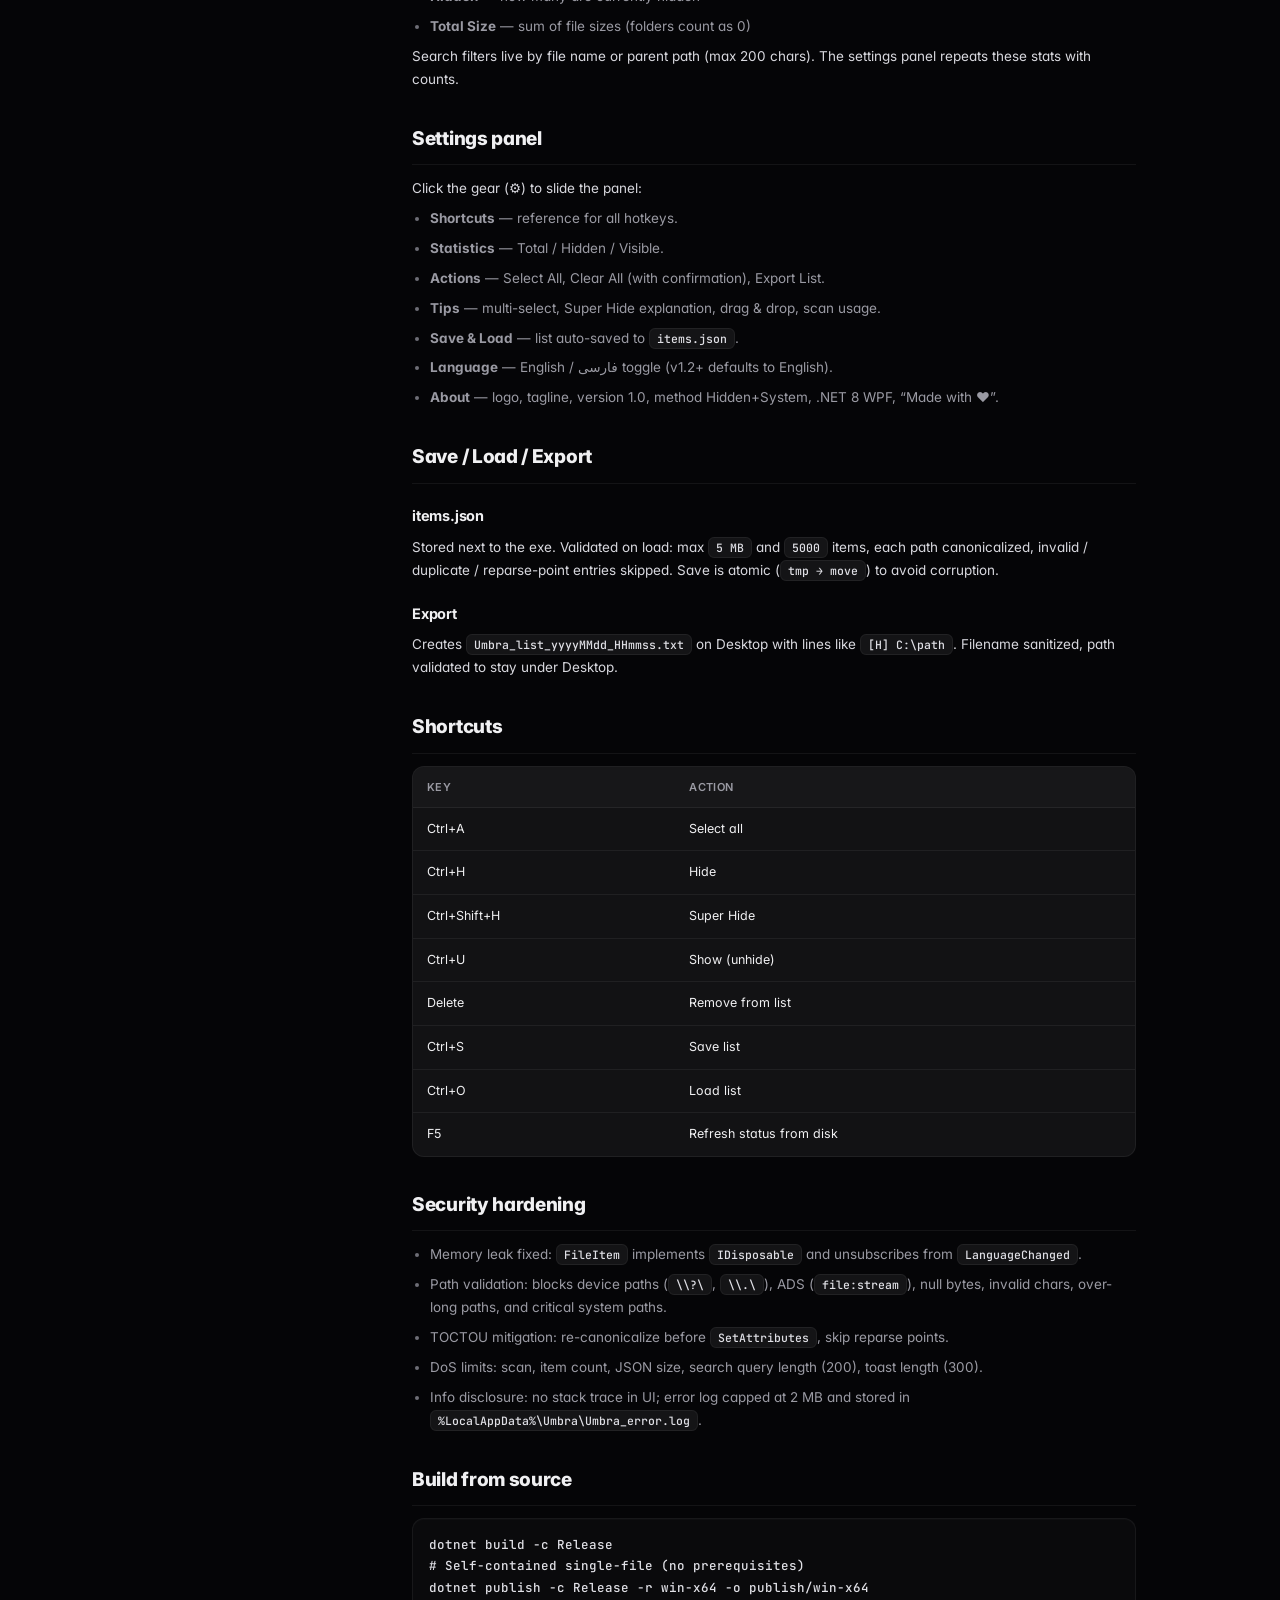
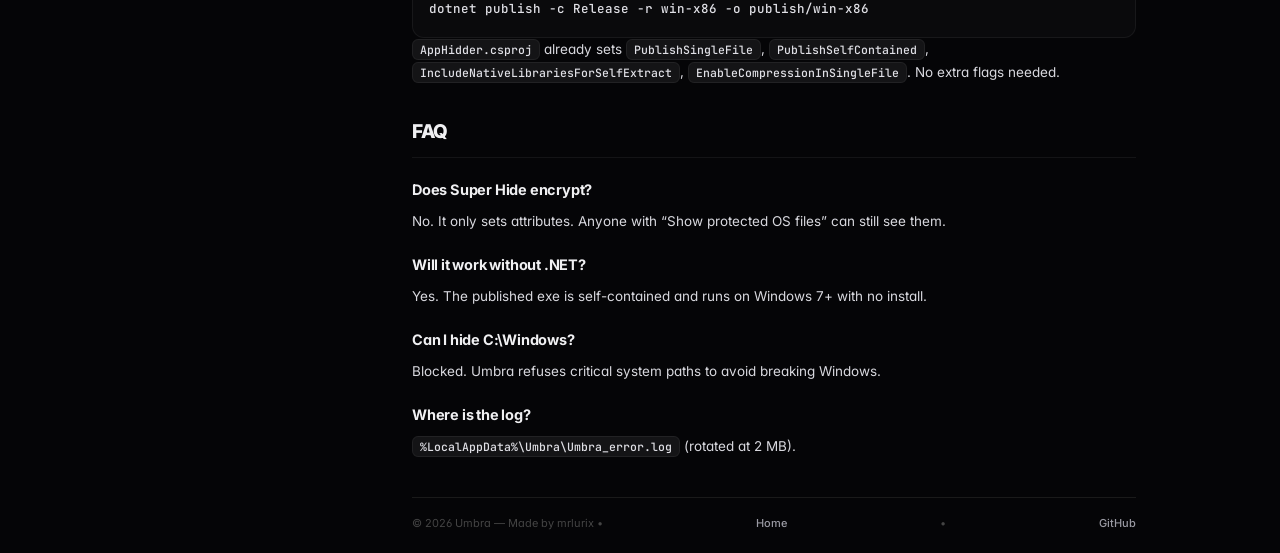
==== commit a940cdbb: "site: professional polish + fix Ctrl+K - style.css: import Inter + JetBrains Mono, professional typo" ====
--- a/docs/docs.html
+++ b/docs/docs.html
@@ -15,7 +15,7 @@
       <div class="logo-text"><b>UMB</b><span>RA</span></div>
     </a>
     <div class="nav-right">
-      <div class="search-pill">⌕ Search <kbd>Ctrl K</kbd></div>
+      <div class="search-pill" id="search-trigger" role="button" tabindex="0" aria-label="Search">⌕ Search <kbd>Ctrl K</kbd></div>
       <a class="nav-link" href="index.html">Home</a>
       <a class="nav-link" href="docs.html" style="color:#00D4FF;border-color:rgba(0,212,255,0.3)">Docs</a>
       <a class="nav-link" href="https://github.com/mrlurix/Umbra" target="_blank">GitHub ↗</a>
@@ -157,5 +157,74 @@
     </main>
   </div>
 </div>
+
+<div id="search-modal" class="search-modal" aria-hidden="true">
+  <div class="search-backdrop"></div>
+  <div class="search-panel" role="dialog" aria-modal="true" aria-label="Search">
+    <div class="search-input-wrap">
+      <span>⌕</span>
+      <input id="search-input" type="text" placeholder="Search docs, features, shortcuts..." autocomplete="off" spellcheck="false">
+      <kbd>ESC</kbd>
+    </div>
+    <div id="search-results" class="search-results"></div>
+    <div class="search-footer">
+      <span><kbd>↑</kbd> <kbd>↓</kbd> navigate</span>
+      <span><kbd>↵</kbd> open</span>
+      <span><kbd>ESC</kbd> close</span>
+    </div>
+  </div>
+</div>
+
+<script>
+const searchIndex=[
+  {title:"Introduction",desc:"What Umbra does",url:"#intro",icon:"🌘"},
+  {title:"Installation",desc:"Download x64 / x86",url:"#install",icon:"⬇"},
+  {title:"Quick Start",desc:"Add → Select → Hide",url:"#quick",icon:"🚀"},
+  {title:"Hide / Super Hide",desc:"Hidden vs Hidden+System",url:"#hide",icon:"🔒"},
+  {title:"Scan",desc:"Find hidden files",url:"#scan",icon:"🔍"},
+  {title:"Search & Stats",desc:"Live search and counters",url:"#search",icon:"🔎"},
+  {title:"Settings Panel",desc:"Shortcuts, stats, actions",url:"#settings",icon:"⚙"},
+  {title:"Save / Load / Export",desc:"items.json & Desktop export",url:"#persist",icon:"💾"},
+  {title:"Shortcuts",desc:"Keyboard reference",url:"#shortcuts",icon:"⌨"},
+  {title:"Security",desc:"Path validation & hardening",url:"#security",icon:"🛡"},
+  {title:"Build from Source",desc:"dotnet build & publish",url:"#build",icon:"🛠"},
+  {title:"FAQ",desc:"Common questions",url:"#faq",icon:"❓"},
+];
+const modal=document.getElementById('search-modal');
+const input=document.getElementById('search-input');
+const results=document.getElementById('search-results');
+const trigger=document.getElementById('search-trigger');
+let active=-1;
+function openSearch(){modal.classList.add('open');modal.setAttribute('aria-hidden','false');input.value='';render('');input.focus();active=-1}
+function closeSearch(){modal.classList.remove('open');modal.setAttribute('aria-hidden','true');trigger.focus()}
+function render(q){
+  const f=q.toLowerCase().trim();
+  const items=f?searchIndex.filter(i=>i.title.toLowerCase().includes(f)||i.desc.toLowerCase().includes(f)):searchIndex.slice(0,7);
+  if(!items.length){results.innerHTML='<div class="search-empty">No results for “'+q.replace(/</g,'&lt;')+'”</div>';return}
+  results.innerHTML=items.map((it,i)=>`
+    <a class="search-item ${i===active?'active':''}" href="${it.url}" data-i="${i}">
+      <div class="search-item-icon">${it.icon}</div>
+      <div class="search-item-content"><div class="search-item-title">${it.title}</div><div class="search-item-desc">${it.desc}</div></div>
+      <div class="search-item-action">↵</div>
+    </a>`).join('');
+}
+input.addEventListener('input',()=>{active=-1;render(input.value)});
+input.addEventListener('keydown',e=>{
+  const items=results.querySelectorAll('.search-item');
+  if(e.key==='ArrowDown'){e.preventDefault();active=Math.min(active+1,items.length-1);render(input.value);items[active]?.scrollIntoView({block:'nearest'})}
+  else if(e.key==='ArrowUp'){e.preventDefault();active=Math.max(active-1,0);render(input.value)}
+  else if(e.key==='Enter'){e.preventDefault();if(active>=0) items[active]?.click(); else items[0]?.click()}
+  else if(e.key==='Escape') closeSearch();
+});
+document.addEventListener('keydown',e=>{
+  if((e.ctrlKey||e.metaKey)&&e.key.toLowerCase()==='k'){e.preventDefault();openSearch()}
+  else if(e.key==='Escape'&&modal.classList.contains('open')) closeSearch();
+  else if(e.key==='/'&&!modal.classList.contains('open')&&document.activeElement.tagName!=='INPUT'){e.preventDefault();openSearch()}
+});
+trigger.addEventListener('click',openSearch);
+trigger.addEventListener('keydown',e=>{if(e.key==='Enter'||e.key===' '){e.preventDefault();openSearch()}});
+modal.querySelector('.search-backdrop').addEventListener('click',closeSearch);
+render('');
+</script>
 </body>
 </html>
--- a/docs/style.css
+++ b/docs/style.css
@@ -1,95 +1,148 @@
+@import url('https://fonts.googleapis.com/css2?family=Inter:wght@400;500;600;700;800;900&family=JetBrains+Mono:wght@400;500&display=swap');
+
 :root{
-  --bg:#070708;
-  --nav:#121214;
-  --card:#111113;
-  --card2:#0D0D0F;
-  --border:#1E1E22;
-  --border-accent:rgba(0,212,255,0.25);
-  --text:#EAEAEA;
-  --muted:#9A9AA0;
-  --dim:#6A6A70;
+  --bg:#050507;
+  --nav:#0F0F11;
+  --card:#121214;
+  --card-hover:#151518;
+  --card2:#0A0A0C;
+  --border:#1C1C1F;
+  --border-accent:rgba(0,212,255,0.18);
+  --text:#F0F0F2;
+  --muted:#9A9AA3;
+  --dim:#6E6E76;
+  --dim2:#3A3A40;
   --accent:#00D4FF;
-  --accent2:#A855F7;
-  --accent-glow:rgba(0,212,255,0.35);
-  --red:#FF2E4D;
+  --accent-hover:#33DDFF;
+  --accent-glow:rgba(0,212,255,0.22);
+  --accent-soft:rgba(0,212,255,0.08);
+  --purple:#A855F7;
+  --radius:12px;
+  --radius-pill:999px;
 }
 *{box-sizing:border-box;margin:0;padding:0}
-body{font-family:'Inter','Segoe UI',system-ui,-apple-system,sans-serif;background:var(--bg);color:var(--text);line-height:1.6;-webkit-font-smoothing:antialiased}
+html{scroll-behavior:smooth}
+body{
+  font-family:'Inter',system-ui,-apple-system,BlinkMacSystemFont,'Segoe UI',sans-serif;
+  background:var(--bg);
+  color:var(--text);
+  line-height:1.65;
+  -webkit-font-smoothing:antialiased;
+  -moz-osx-font-smoothing:grayscale;
+  font-feature-settings:'cv02','cv03','cv04','cv11';
+  text-rendering:optimizeLegibility;
+}
 a{color:var(--accent);text-decoration:none}
-a:hover{text-decoration:underline}
-.container{max-width:1000px;margin:0 auto;padding:0 24px}
-/* pill nav like Zefira */
-.nav-pill-wrap{position:sticky;top:14px;z-index:20;display:flex;justify-content:center;padding:0 16px}
-.nav-pill{display:flex;align-items:center;gap:14px;background:var(--nav);border:1px solid var(--border);border-radius:999px;padding:6px 8px 6px 14px;box-shadow:0 0 22px var(--accent-glow), 0 4px 24px rgba(0,0,0,0.6);backdrop-filter:blur(10px);max-width:720px;width:100%;justify-content:space-between}
-.logo{display:flex;align-items:center;gap:8px;font-weight:800;letter-spacing:0.4px}
-.logo-mark{width:22px;height:22px;border-radius:6px;background:var(--bg);border:1px solid var(--border);display:grid;place-items:center;font-size:11px;overflow:hidden}
-.logo-mark img{width:16px;height:16px}
-.logo-text{font-size:12px;letter-spacing:1.2px}
-.logo-text b{font-weight:900}
-.logo-text span{color:var(--accent)}
+a:hover{color:var(--accent-hover)}
+.container{max-width:1040px;margin:0 auto;padding:0 24px}
+/* pill nav - professional */
+.nav-pill-wrap{position:sticky;top:16px;z-index:30;display:flex;justify-content:center;padding:0 16px;pointer-events:none}
+.nav-pill{pointer-events:auto;display:flex;align-items:center;gap:16px;background:rgba(18,18,20,0.88);border:1px solid rgba(255,255,255,0.07);border-radius:var(--radius-pill);padding:6px 6px 6px 16px;box-shadow:0 0 0 1px rgba(0,212,255,0.06), 0 8px 32px rgba(0,0,0,0.7), 0 0 24px var(--accent-glow);backdrop-filter:blur(16px) saturate(1.2);max-width:760px;width:100%;justify-content:space-between}
+.logo{display:flex;align-items:center;gap:9px;font-weight:800;letter-spacing:0.2px;text-decoration:none}
+.logo-mark{width:24px;height:24px;border-radius:7px;background:var(--bg);border:1px solid var(--border);display:grid;place-items:center;overflow:hidden;flex-shrink:0}
+.logo-mark img{width:16px;height:16px;display:block}
+.logo-text{font-size:13px;letter-spacing:1.4px;font-weight:900;color:var(--text)}
+.logo-text span{color:var(--accent);font-weight:900}
 .nav-right{display:flex;align-items:center;gap:8px}
-.search-pill{display:flex;align-items:center;gap:6px;background:#1A1A1E;border:1px solid var(--border);border-radius:999px;padding:6px 10px;font-size:12px;color:var(--muted)}
-.search-pill kbd{background:#0A0A0C;border:1px solid var(--border);border-bottom-width:2px;border-radius:5px;padding:1px 6px;font-size:10px;color:var(--dim);font-family:monospace}
-.nav-link{font-size:12px;color:var(--muted);border:1px solid var(--border);background:#1A1A1E;border-radius:999px;padding:6px 12px}
-.nav-link:hover{color:var(--text);border-color:var(--muted)}
-/* hero */
-.hero{text-align:center;padding:56px 0 24px}
-.hero-icon{width:88px;height:88px;margin:0 auto 18px;background:#0A0A0C;border:1px solid var(--border);border-radius:18px;display:grid;place-items:center;box-shadow:0 0 30px var(--accent-glow), 0 8px 32px rgba(0,0,0,0.7);position:relative}
-.hero-icon::after{content:"";position:absolute;inset:-1px;border-radius:18px;background:linear-gradient(135deg,rgba(0,212,255,0.3),transparent);pointer-events:none}
-.hero-icon svg{width:56px;height:56px}
-h1{font-size:52px;letter-spacing:6px;font-weight:900;margin-bottom:10px}
+.search-pill{display:flex;align-items:center;gap:8px;background:rgba(255,255,255,0.06);border:1px solid rgba(255,255,255,0.07);border-radius:var(--radius-pill);padding:7px 10px 7px 12px;font-size:12.5px;color:var(--muted);cursor:pointer;transition:all .15s;user-select:none}
+.search-pill:hover{background:rgba(255,255,255,0.09);border-color:rgba(255,255,255,0.12);color:var(--text)}
+.search-pill span{opacity:0.7}
+.search-pill kbd{background:rgba(0,0,0,0.4);border:1px solid rgba(255,255,255,0.08);border-bottom-width:2px;border-radius:6px;padding:2px 7px;font-size:10px;color:var(--dim);font-family:'JetBrains Mono',monospace;font-weight:500;letter-spacing:0.3px}
+.nav-link{font-size:12.5px;font-weight:500;color:var(--muted);border:1px solid transparent;background:transparent;border-radius:var(--radius-pill);padding:7px 14px;transition:all .15s;text-decoration:none}
+.nav-link:hover{color:var(--text);background:rgba(255,255,255,0.06);border-color:rgba(255,255,255,0.06)}
+.nav-link.active{color:var(--text);background:rgba(255,255,255,0.08);border-color:rgba(255,255,255,0.08)}
+/* hero - professional typography */
+.hero{text-align:center;padding:72px 0 32px}
+.hero-icon{width:92px;height:92px;margin:0 auto 20px;background:linear-gradient(180deg,#0F0F11 0%,#0A0A0C 100%);border:1px solid rgba(255,255,255,0.07);border-radius:20px;display:grid;place-items:center;box-shadow:0 0 0 1px rgba(0,212,255,0.08), 0 0 36px var(--accent-glow), 0 12px 40px rgba(0,0,0,0.8);position:relative;overflow:hidden}
+.hero-icon::before{content:"";position:absolute;inset:0;background:radial-gradient(60% 60% at 50% 0%, rgba(0,212,255,0.18), transparent 70%);pointer-events:none}
+.hero-icon svg{width:52px;height:52px;position:relative;z-index:1}
+h1{font-size:56px;line-height:1;letter-spacing:7px;font-weight:900;margin-bottom:12px;font-feature-settings:'ss01';}
 h1 span{font-weight:900}
-h1 .accent{color:var(--accent)}
-.subtitle{max-width:620px;margin:0 auto 22px;color:var(--muted);font-size:14px;line-height:1.7}
-.hero-actions{display:flex;gap:10px;justify-content:center;flex-wrap:wrap;margin-bottom:18px}
-.btn{appearance:none;border-radius:8px;padding:11px 18px;font-weight:700;font-size:13px;cursor:pointer;display:inline-flex;align-items:center;gap:6px;transition:all .15s;border:1px solid transparent}
-.btn-primary{background:var(--accent);color:#000;border-color:var(--accent);box-shadow:0 6px 18px rgba(0,212,255,0.3)}
-.btn-primary:hover{transform:translateY(-1px);box-shadow:0 10px 28px rgba(0,212,255,0.4)}
-.btn-ghost{background:#1A1A1E;color:var(--text);border-color:var(--border)}
-.btn-ghost:hover{background:#1E1E22;border-color:var(--muted)}
-.install-wrap{max-width:560px;margin:0 auto;background:#0D0D0F;border:1px solid var(--border);border-radius:10px;overflow:hidden}
-.install-bar{display:flex;align-items:center;justify-content:space-between;padding:10px 12px;border-bottom:1px solid var(--border);font-size:11px;color:var(--dim)}
-.copy-btn{background:#1A1A1E;border:1px solid var(--border);border-radius:6px;padding:4px 8px;font-size:11px;color:var(--muted);cursor:pointer}
-.install-code{padding:12px 14px;font-family:ui-monospace, SFMono-Regular, Menlo, monospace;font-size:12px;color:#C8C8CC;overflow:auto;white-space:nowrap}
-.divider{height:1px;background:var(--border);margin:28px 0}
+h1 .accent{color:var(--accent);text-shadow:0 0 24px var(--accent-glow)}
+.subtitle{max-width:640px;margin:0 auto 26px;color:var(--muted);font-size:15px;line-height:1.75;font-weight:400;letter-spacing:-0.1px}
+.hero-actions{display:flex;gap:10px;justify-content:center;flex-wrap:wrap;margin-bottom:20px}
+.btn{appearance:none;border-radius:9px;padding:11px 18px;font-weight:600;font-size:13.5px;letter-spacing:-0.1px;cursor:pointer;display:inline-flex;align-items:center;justify-content:center;gap:7px;transition:all .18s cubic-bezier(.2,.8,.2,1);border:1px solid transparent;font-family:'Inter',sans-serif;white-space:nowrap}
+.btn-primary{background:var(--accent);color:#000;border-color:var(--accent);box-shadow:0 1px 0 rgba(255,255,255,0.15) inset, 0 8px 20px rgba(0,212,255,0.28);font-weight:700}
+.btn-primary:hover{transform:translateY(-1px);background:var(--accent-hover);box-shadow:0 1px 0 rgba(255,255,255,0.2) inset, 0 12px 28px rgba(0,212,255,0.36)}
+.btn-primary:active{transform:translateY(0)}
+.btn-ghost{background:rgba(255,255,255,0.06);color:var(--text);border-color:rgba(255,255,255,0.08);backdrop-filter:blur(8px)}
+.btn-ghost:hover{background:rgba(255,255,255,0.1);border-color:rgba(255,255,255,0.14);transform:translateY(-1px)}
+.install-wrap{max-width:600px;margin:0 auto;background:rgba(13,13,15,0.9);border:1px solid rgba(255,255,255,0.06);border-radius:12px;overflow:hidden;box-shadow:0 8px 32px rgba(0,0,0,0.5)}
+.install-bar{display:flex;align-items:center;justify-content:space-between;padding:9px 12px 9px 14px;background:rgba(255,255,255,0.02);border-bottom:1px solid rgba(255,255,255,0.06);font-size:11px;font-weight:500;color:var(--dim);letter-spacing:0.2px}
+.copy-btn{background:rgba(255,255,255,0.06);border:1px solid rgba(255,255,255,0.08);border-radius:7px;padding:5px 10px;font-size:11px;font-weight:600;color:var(--muted);cursor:pointer;transition:all .15s;font-family:'Inter',sans-serif}
+.copy-btn:hover{background:rgba(255,255,255,0.1);color:var(--text);border-color:rgba(255,255,255,0.14)}
+.install-code{padding:13px 16px;font-family:'JetBrains Mono',ui-monospace,monospace;font-size:12.5px;color:#D4D4D8;overflow:auto;white-space:nowrap;letter-spacing:-0.1px;line-height:1.5}
+.divider{height:1px;background:linear-gradient(90deg,transparent,rgba(255,255,255,0.07),transparent);margin:32px 0}
 .pills{display:flex;flex-wrap:wrap;gap:8px;justify-content:center}
-.pill{border:1px solid var(--border-accent);background:rgba(0,212,255,0.06);color:var(--text);border-radius:999px;padding:6px 12px;font-size:11px;letter-spacing:0.2px}
-.stats{display:flex;gap:28px;justify-content:center;flex-wrap:wrap;text-align:center;margin-top:18px}
-.stat strong{color:var(--accent);font-size:22px;letter-spacing:0.5px;display:block}
-.stat span{font-size:11px;color:var(--muted)}
-.section{padding:32px 0}
-.section h2{font-size:24px;text-align:center;margin-bottom:8px}
-.section p.lead{color:var(--muted);text-align:center;max-width:640px;margin:0 auto 18px;font-size:13px}
-.grid{display:grid;grid-template-columns:repeat(3,1fr);gap:12px}
-.card{background:var(--card);border:1px solid var(--border);border-radius:12px;padding:16px}
-.card h3{font-size:13px;margin-bottom:6px}
-.card p{font-size:12px;color:var(--muted);line-height:1.6}
-.card .icon{width:28px;height:28px;border-radius:7px;display:grid;place-items:center;font-size:12px;margin-bottom:8px}
-.screenshot-wrap{margin:18px auto 0;max-width:920px;background:#000;border:1px solid var(--border);border-radius:12px;overflow:hidden;box-shadow:0 16px 48px rgba(0,0,0,0.6)}
+.pill{border:1px solid var(--border-accent);background:var(--accent-soft);color:var(--text);border-radius:var(--radius-pill);padding:7px 13px;font-size:11.5px;font-weight:500;letter-spacing:0.15px;transition:all .15s}
+.pill:hover{background:rgba(0,212,255,0.12);border-color:rgba(0,212,255,0.28);transform:translateY(-1px)}
+.stats{display:flex;gap:36px;justify-content:center;flex-wrap:wrap;text-align:center;margin-top:20px}
+.stat strong{color:var(--accent);font-size:24px;font-weight:800;letter-spacing:-0.5px;display:block;line-height:1}
+.stat span{font-size:11px;font-weight:500;color:var(--muted);letter-spacing:0.2px;margin-top:4px;display:block}
+.section{padding:36px 0}
+.section h2{font-size:26px;font-weight:800;letter-spacing:-0.6px;text-align:center;margin-bottom:8px}
+.section p.lead{color:var(--muted);text-align:center;max-width:640px;margin:0 auto 20px;font-size:13.5px;line-height:1.6}
+.grid{display:grid;grid-template-columns:repeat(3,1fr);gap:14px}
+.card{background:var(--card);border:1px solid rgba(255,255,255,0.06);border-radius:14px;padding:18px;transition:all .2s cubic-bezier(.2,.8,.2,1);position:relative;overflow:hidden}
+.card::before{content:"";position:absolute;inset:0;background:radial-gradient(400px 200px at 0% 0%, rgba(0,212,255,0.06), transparent 60%);opacity:0;transition:opacity .2s;pointer-events:none}
+.card:hover{background:var(--card-hover);border-color:rgba(255,255,255,0.09);transform:translateY(-2px);box-shadow:0 8px 24px rgba(0,0,0,0.3)}
+.card:hover::before{opacity:1}
+.card h3{font-size:13.5px;font-weight:700;letter-spacing:-0.15px;margin-bottom:6px}
+.card p{font-size:12.5px;color:var(--muted);line-height:1.65;font-weight:400}
+.card .icon{width:30px;height:30px;border-radius:8px;display:grid;place-items:center;font-size:13px;margin-bottom:10px;border:1px solid rgba(255,255,255,0.06);background:rgba(255,255,255,0.03)}
+.screenshot-wrap{margin:20px auto 0;max-width:920px;background:#000;border:1px solid rgba(255,255,255,0.06);border-radius:14px;overflow:hidden;box-shadow:0 20px 60px rgba(0,0,0,0.6), 0 0 0 1px rgba(255,255,255,0.04)}
 .screenshot-wrap img{width:100%;display:block}
-.downloads{display:grid;grid-template-columns:1fr 1fr;gap:12px}
-.dl-card{background:var(--card);border:1px solid var(--border);border-radius:12px;padding:16px}
-.dl-card h3{font-size:13px;margin-bottom:6px}
-.dl-card p{font-size:11px;color:var(--muted);margin-bottom:10px}
-table{width:100%;border-collapse:collapse;background:var(--card2);border:1px solid var(--border);border-radius:10px;overflow:hidden}
-th,td{text-align:left;padding:10px 12px;font-size:12px;border-bottom:1px solid var(--border)}
-th{background:#111113;color:var(--muted)}
-code{background:#1A1A1E;border:1px solid var(--border);padding:2px 6px;border-radius:6px;font-size:11px}
-pre{background:#0D0D0F;border:1px solid var(--border);border-radius:10px;padding:14px;overflow:auto}
-pre code{border:none;background:transparent;padding:0}
-.docs-layout{display:grid;grid-template-columns:220px 1fr;gap:24px;align-items:start}
-.sidebar{position:sticky;top:76px;background:var(--card);border:1px solid var(--border);border-radius:12px;padding:14px}
-.sidebar h4{font-size:10px;letter-spacing:1px;color:var(--muted);margin:14px 0 8px;text-transform:uppercase}
-.sidebar a{display:block;padding:6px 8px;border-radius:7px;color:var(--muted);font-size:12px}
-.sidebar a:hover{background:#1A1A1E;color:var(--text)}
-.doc h2{margin-top:26px;margin-bottom:10px;padding-bottom:8px;border-bottom:1px solid var(--border)}
-.doc h3{margin:16px 0 8px;font-size:14px}
-.doc p, .doc li{font-size:13px;color:var(--text)}
+.downloads{display:grid;grid-template-columns:1fr 1fr;gap:14px}
+.dl-card{background:var(--card);border:1px solid rgba(255,255,255,0.06);border-radius:14px;padding:18px;display:flex;flex-direction:column;gap:10px;transition:all .2s}
+.dl-card:hover{border-color:rgba(255,255,255,0.1);transform:translateY(-1px)}
+.dl-card h3{font-size:13.5px;font-weight:700}
+.dl-card p{font-size:12px;color:var(--muted);line-height:1.55}
+table{width:100%;border-collapse:separate;border-spacing:0;background:var(--card);border:1px solid rgba(255,255,255,0.06);border-radius:12px;overflow:hidden}
+th,td{text-align:left;padding:11px 14px;font-size:12.5px;border-bottom:1px solid rgba(255,255,255,0.06)}
+th{background:rgba(255,255,255,0.02);color:var(--muted);font-weight:600;font-size:11px;letter-spacing:0.4px;text-transform:uppercase}
+tr:last-child td{border-bottom:none}
+code{background:rgba(255,255,255,0.06);border:1px solid rgba(255,255,255,0.06);padding:2px 7px;border-radius:6px;font-size:11.5px;font-family:'JetBrains Mono',monospace;font-weight:500;color:#E0E0E6}
+pre{background:var(--card2);border:1px solid rgba(255,255,255,0.06);border-radius:12px;padding:16px;overflow:auto;box-shadow:inset 0 1px 0 rgba(255,255,255,0.02)}
+pre code{border:none;background:transparent;padding:0;font-size:12.5px;line-height:1.6}
+.docs-layout{display:grid;grid-template-columns:240px 1fr;gap:28px;align-items:start}
+.sidebar{position:sticky;top:80px;background:var(--card);border:1px solid rgba(255,255,255,0.06);border-radius:14px;padding:16px;backdrop-filter:blur(12px)}
+.sidebar h4{font-size:10px;letter-spacing:1px;color:var(--muted);margin:16px 0 8px;text-transform:uppercase;font-weight:700}
+.sidebar h4:first-child{margin-top:0}
+.sidebar a{display:flex;align-items:center;gap:8px;padding:7px 10px;border-radius:8px;color:var(--muted);font-size:12.5px;font-weight:500;transition:all .15s;text-decoration:none}
+.sidebar a:hover{background:rgba(255,255,255,0.06);color:var(--text)}
+.doc h2{margin-top:32px;margin-bottom:12px;padding-bottom:10px;border-bottom:1px solid rgba(255,255,255,0.06);font-size:19px;font-weight:800;letter-spacing:-0.3px}
+.doc h3{margin:20px 0 8px;font-size:14.5px;font-weight:700;letter-spacing:-0.2px}
+.doc p, .doc li{font-size:13.5px;color:#D8D8DE;line-height:1.7}
 .doc ul{padding-left:18px}
-.doc li{margin:6px 0;color:var(--muted)}
-.callout{border-left:3px solid var(--accent);background:rgba(0,212,255,0.07);border-radius:8px;padding:12px 14px;margin:14px 0;font-size:12px;color:var(--muted)}
+.doc li{margin:7px 0;color:var(--muted)}
+.doc li::marker{color:var(--dim)}
+.callout{border-left:2px solid var(--accent);background:rgba(0,212,255,0.06);border-radius:10px;padding:14px 16px;margin:16px 0;font-size:12.5px;color:var(--muted);line-height:1.6}
 .callout.warn{border-color:#F97316;background:rgba(249,115,22,0.07)}
-footer{margin-top:32px;border-top:1px solid var(--border);padding:16px 0;color:var(--dim);font-size:11px;display:flex;justify-content:space-between;flex-wrap:wrap;gap:12px}
+footer{margin-top:40px;border-top:1px solid rgba(255,255,255,0.06);padding:20px 0;color:var(--dim);font-size:11.5px;display:flex;justify-content:space-between;flex-wrap:wrap;gap:12px}
+footer a{color:var(--muted);font-weight:500}
+footer a:hover{color:var(--text)}
+/* Search modal - professional */
+.search-modal{position:fixed;inset:0;z-index:100;display:flex;align-items:flex-start;justify-content:center;padding-top:18vh;opacity:0;pointer-events:none;transition:opacity .18s}
+.search-modal.open{opacity:1;pointer-events:auto}
+.search-backdrop{position:absolute;inset:0;background:rgba(0,0,0,0.62);backdrop-filter:blur(8px)}
+.search-panel{position:relative;width:92%;max-width:640px;background:var(--nav);border:1px solid rgba(255,255,255,0.08);border-radius:16px;overflow:hidden;box-shadow:0 24px 64px rgba(0,0,0,0.7), 0 0 0 1px rgba(255,255,255,0.04);transform:translateY(8px) scale(0.98);transition:transform .18s cubic-bezier(.2,.8,.2,1)}
+.search-modal.open .search-panel{transform:translateY(0) scale(1)}
+.search-input-wrap{display:flex;align-items:center;gap:12px;padding:14px 16px;border-bottom:1px solid rgba(255,255,255,0.06)}
+.search-input-wrap span{color:var(--dim);font-size:14px}
+.search-input-wrap input{flex:1;background:transparent;border:none;outline:none;color:var(--text);font-size:14px;font-family:'Inter',sans-serif;font-weight:400}
+.search-input-wrap input::placeholder{color:var(--dim)}
+.search-input-wrap kbd{background:rgba(255,255,255,0.06);border:1px solid rgba(255,255,255,0.08);border-bottom-width:2px;border-radius:6px;padding:3px 7px;font-size:10px;color:var(--dim);font-family:'JetBrains Mono',monospace}
+.search-results{max-height:380px;overflow:auto;padding:8px}
+.search-item{display:flex;align-items:center;gap:12px;padding:10px 12px;border-radius:10px;cursor:pointer;transition:all .12s}
+.search-item:hover, .search-item.active{background:rgba(255,255,255,0.06)}
+.search-item-icon{width:28px;height:28px;border-radius:7px;background:rgba(255,255,255,0.06);border:1px solid rgba(255,255,255,0.06);display:grid;place-items:center;font-size:12px;flex-shrink:0}
+.search-item-content{flex:1;min-width:0}
+.search-item-title{font-size:13px;font-weight:600;color:var(--text);white-space:nowrap;overflow:hidden;text-overflow:ellipsis}
+.search-item-desc{font-size:11.5px;color:var(--muted);white-space:nowrap;overflow:hidden;text-overflow:ellipsis}
+.search-item-action{font-size:11px;color:var(--dim);font-family:'JetBrains Mono',monospace}
+.search-empty{padding:24px;text-align:center;color:var(--muted);font-size:13px}
+.search-footer{padding:8px 12px;border-top:1px solid rgba(255,255,255,0.06);display:flex;gap:12px;font-size:11px;color:var(--dim)}
+.search-footer kbd{background:rgba(255,255,255,0.06);border:1px solid rgba(255,255,255,0.06);border-radius:4px;padding:1px 5px;font-family:'JetBrains Mono',monospace;font-size:10px}
 @media(max-width:900px){
   .grid{grid-template-columns:1fr 1fr}
   .downloads{grid-template-columns:1fr}
@@ -99,6 +152,6 @@
 }
 @media(max-width:600px){
   .grid{grid-template-columns:1fr}
-  .nav-pill{padding:6px 8px}
-  .search-pill{display:none}
+  .search-pill span, .search-pill kbd{display:none}
+  .search-pill{padding:7px 10px}
 }
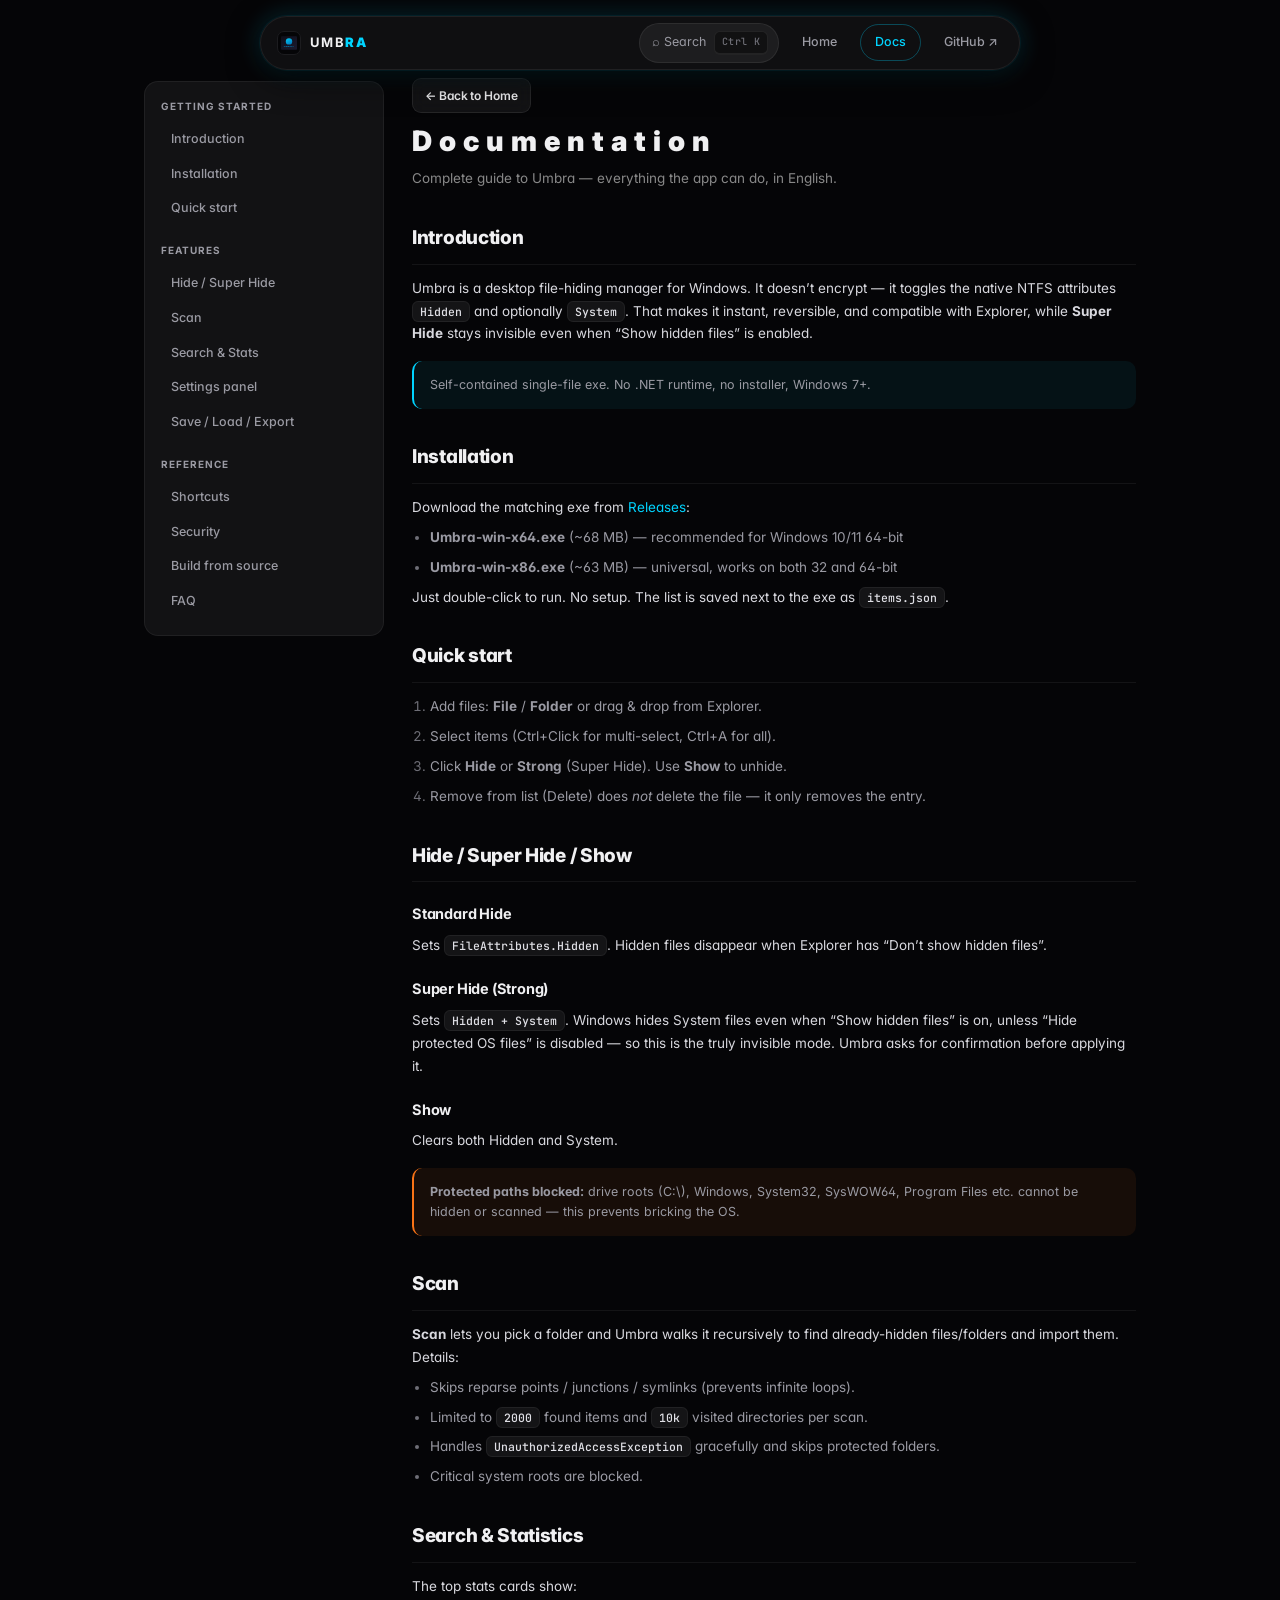
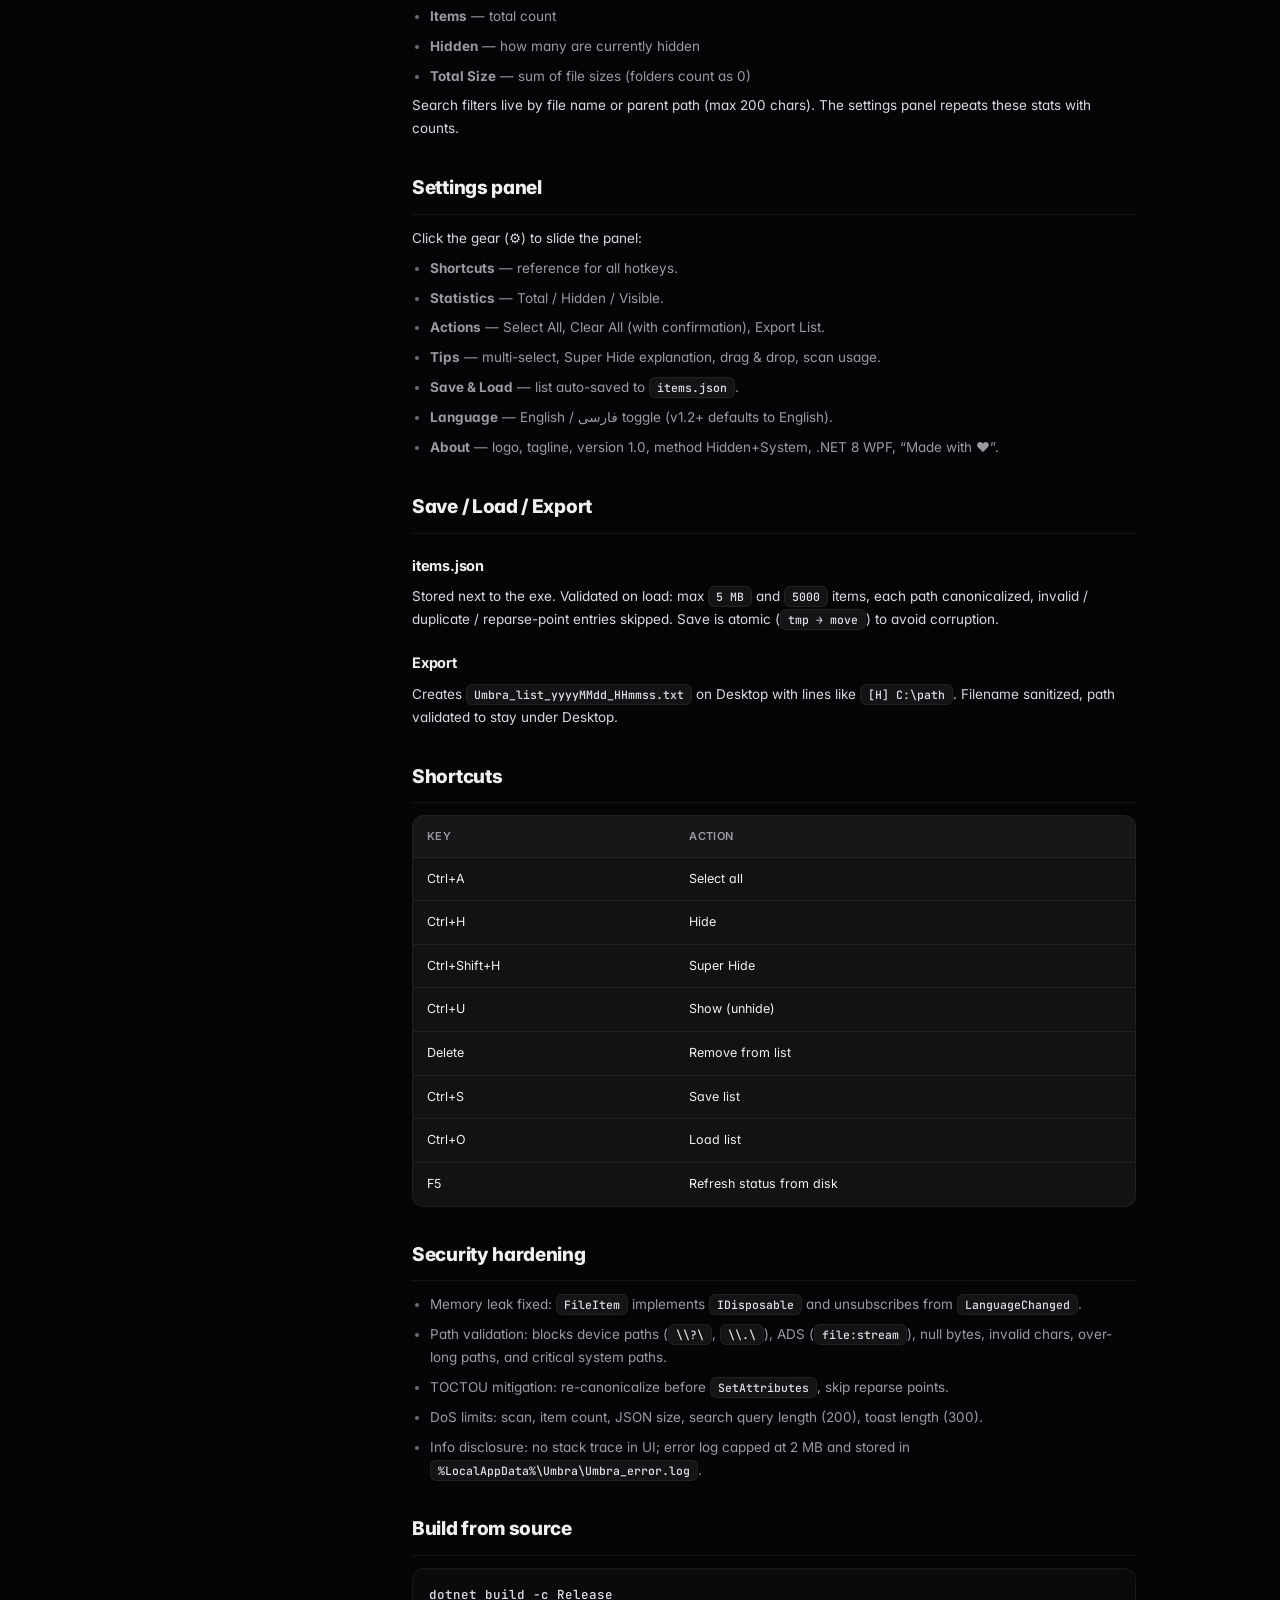
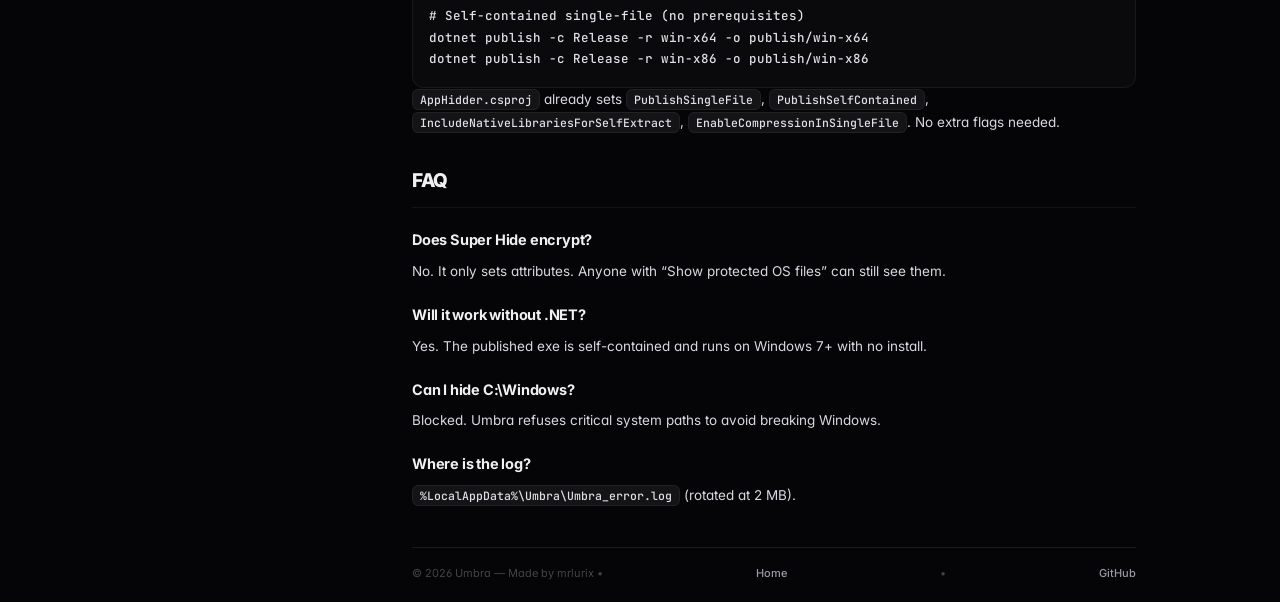
==== commit 463697f4: "docs: add Back to Home button" ====
--- a/docs/docs.html
+++ b/docs/docs.html
@@ -44,6 +44,7 @@
     </aside>
 
     <main class="doc">
+      <a href="index.html" class="btn btn-ghost" style="margin-bottom:14px;font-size:12px;padding:7px 12px">← Back to Home</a>
       <h1 style="font-size:28px">Documentation</h1>
       <p style="color:#888">Complete guide to Umbra — everything the app can do, in English.</p>
 
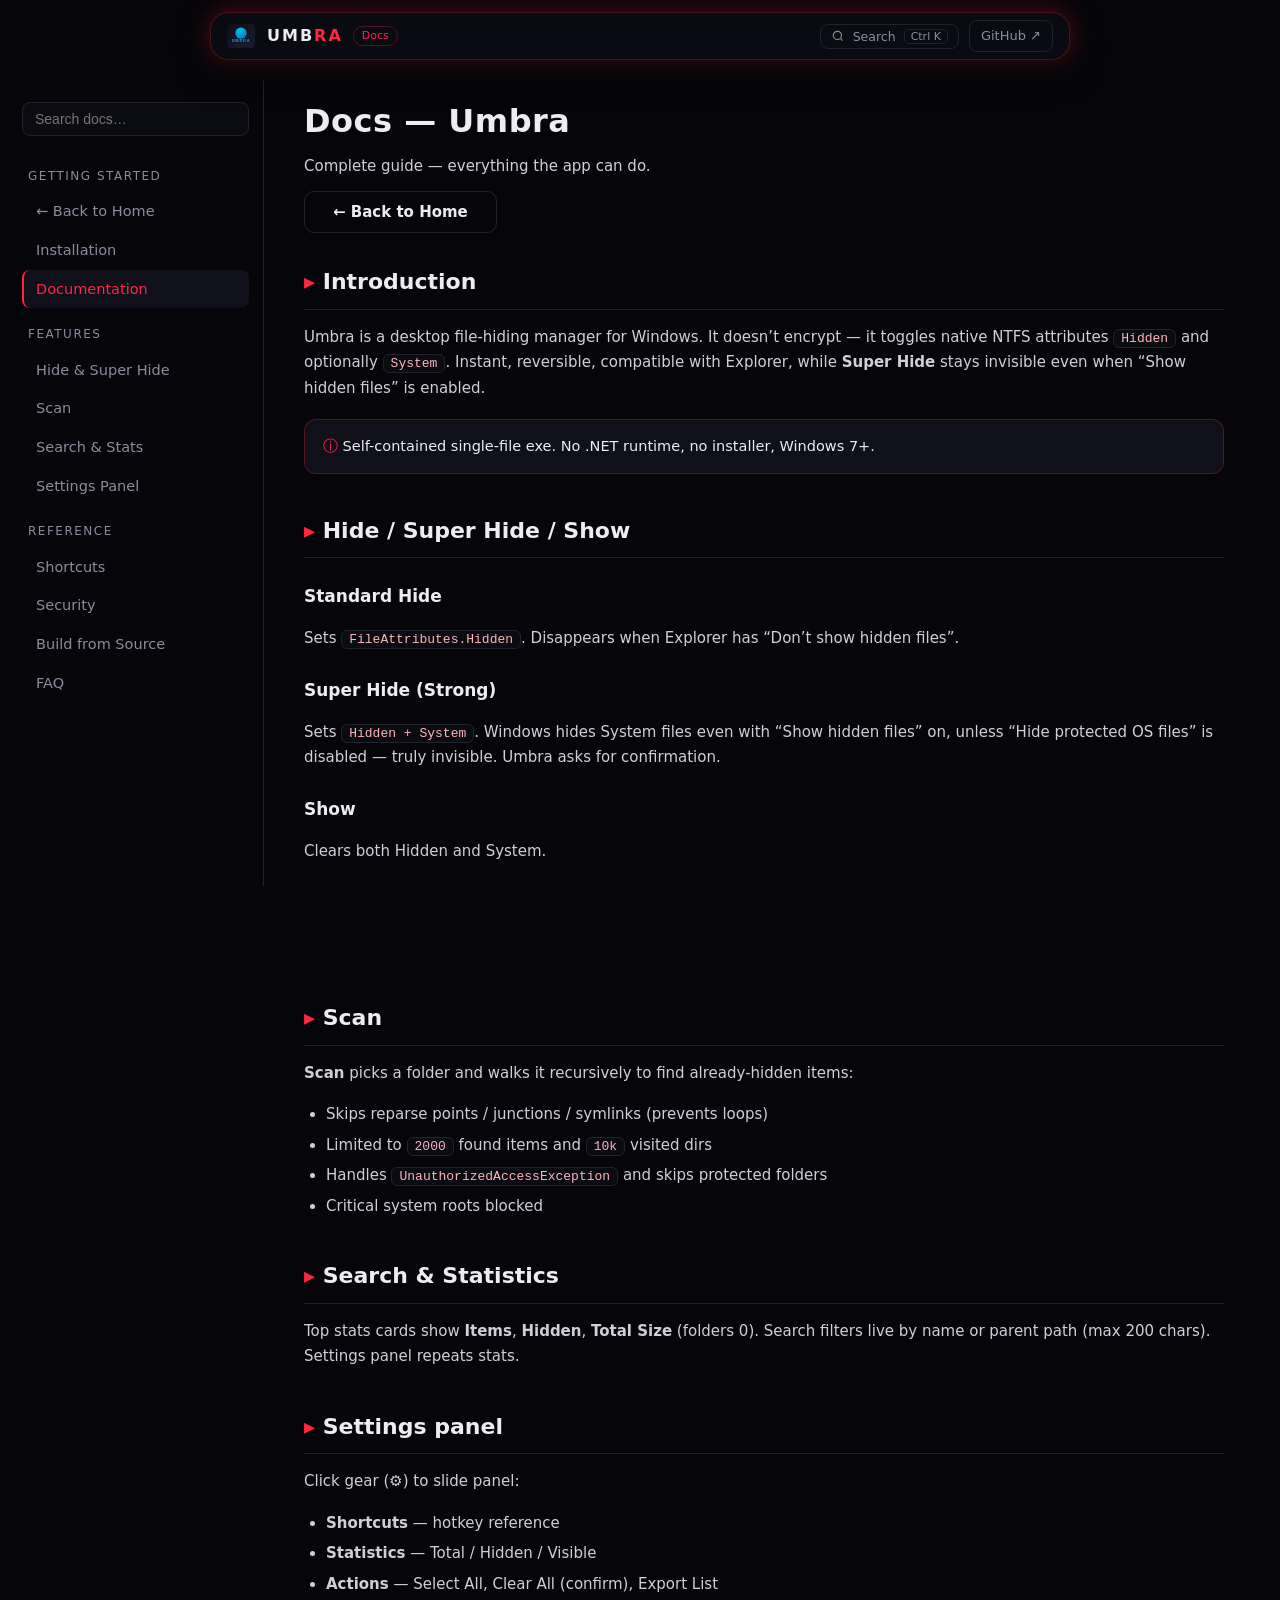
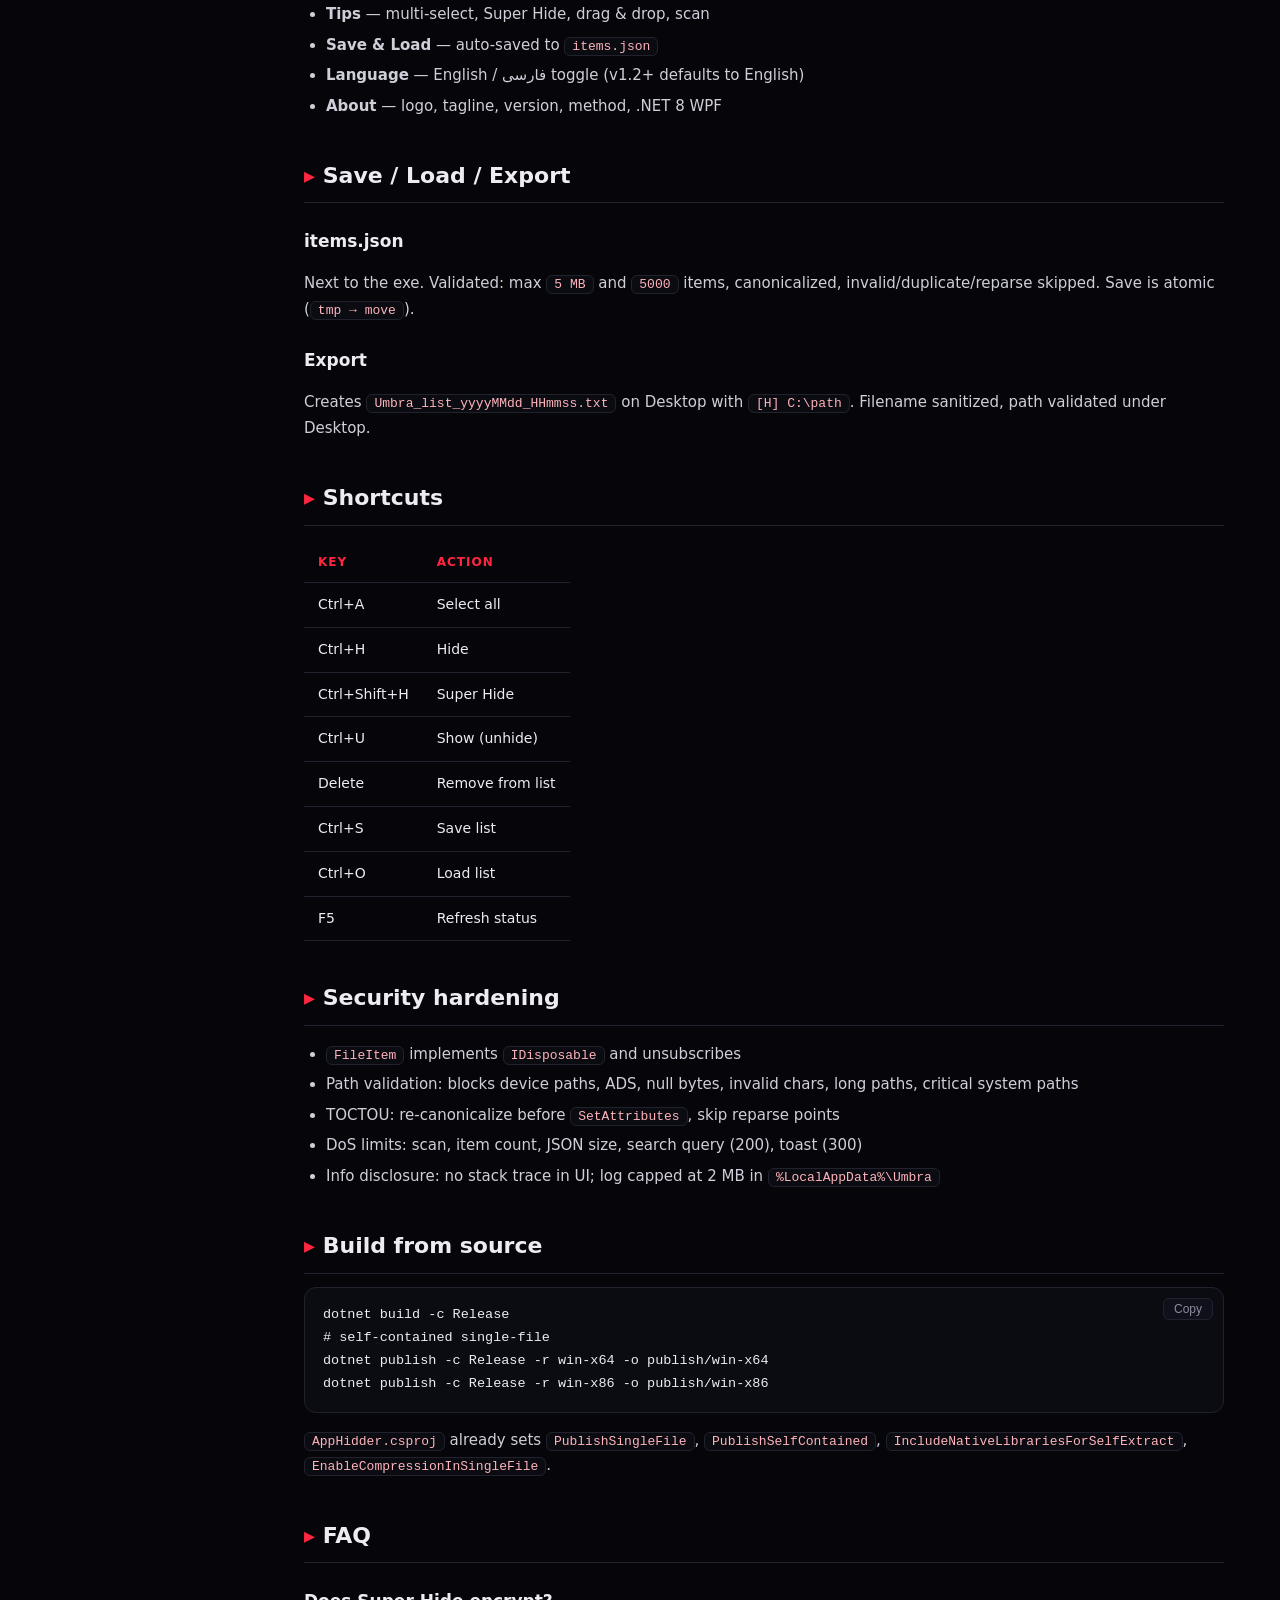
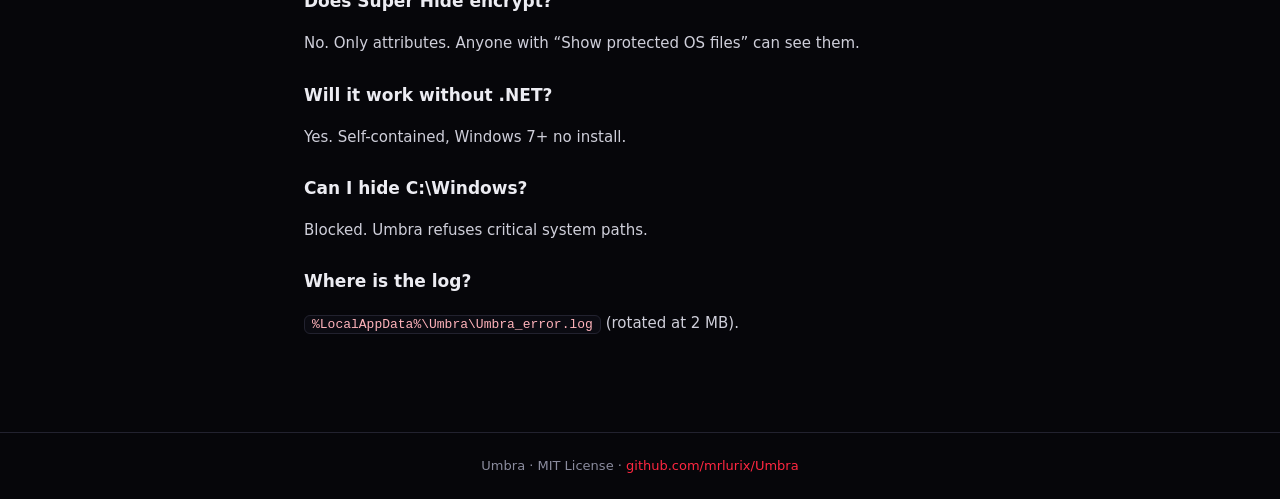
==== commit 33e7290f: "site: exact copy of zefira for Umbra" ====
--- a/docs/docs.html
+++ b/docs/docs.html
@@ -1,231 +1,131 @@
-<!doctype html>
+<!DOCTYPE html>
 <html lang="en">
 <head>
-<meta charset="utf-8">
-<meta name="viewport" content="width=device-width,initial-scale=1">
+<meta charset="UTF-8">
+<meta name="viewport" content="width=device-width, initial-scale=1.0">
+<meta http-equiv="Content-Security-Policy" content="default-src 'self'; img-src 'self' data:; style-src 'self'; script-src 'self'; object-src 'none'; base-uri 'none'; frame-ancestors 'none'">
+<meta name="referrer" content="no-referrer">
 <title>Docs — Umbra</title>
 <link rel="icon" href="assets/logo.svg">
-<link rel="stylesheet" href="style.css">
+<link rel="stylesheet" href="assets/style.css?v=3">
 </head>
 <body>
-<div class="nav-pill-wrap">
-  <div class="nav-pill">
-    <a class="logo" href="index.html" style="text-decoration:none">
-      <div class="logo-mark"><img src="assets/logo.svg" alt=""></div>
-      <div class="logo-text"><b>UMB</b><span>RA</span></div>
-    </a>
-    <div class="nav-right">
-      <div class="search-pill" id="search-trigger" role="button" tabindex="0" aria-label="Search">⌕ Search <kbd>Ctrl K</kbd></div>
-      <a class="nav-link" href="index.html">Home</a>
-      <a class="nav-link" href="docs.html" style="color:#00D4FF;border-color:rgba(0,212,255,0.3)">Docs</a>
-      <a class="nav-link" href="https://github.com/mrlurix/Umbra" target="_blank">GitHub ↗</a>
-    </div>
-  </div>
+<header class="topbar">
+  <button id="nav-toggle" aria-label="Menu">☰</button>
+  <a class="brand" href="index.html"><img src="assets/logo.svg" alt="Umbra"><b>UMB<span>RA</span></b></a>
+  <span class="ver">Docs</span>
+  <span class="spacer"></span>
+  <a class="gh" href="https://github.com/mrlurix/Umbra" target="_blank" rel="noopener">GitHub ↗</a>
+</header>
+<div class="layout">
+<nav class="sidebar" id="sidebar">
+  <input id="nav-search" type="search" placeholder="Search docs…">
+  <div class="nav-group">Getting Started</div>
+  <a href="index.html">← Back to Home</a>
+  <a href="installation.html">Installation</a>
+  <a href="docs.html">Documentation</a>
+  <div class="nav-group">Features</div>
+  <a href="docs.html#hide">Hide &amp; Super Hide</a>
+  <a href="docs.html#scan">Scan</a>
+  <a href="docs.html#search">Search &amp; Stats</a>
+  <a href="docs.html#settings">Settings Panel</a>
+  <div class="nav-group">Reference</div>
+  <a href="docs.html#shortcuts">Shortcuts</a>
+  <a href="docs.html#security">Security</a>
+  <a href="docs.html#build">Build from Source</a>
+  <a href="docs.html#faq">FAQ</a>
+</nav>
+<main class="content">
+
+<h1>Docs — Umbra</h1>
+<p class="subtitle">Complete guide — everything the app can do.</p>
+<p><a href="index.html" class="btn ghost" style="display:inline-flex;align-items:center;gap:6px;padding:6px 12px;border:1px solid var(--border);border-radius:8px;text-decoration:none;color:var(--muted)">← Back to Home</a></p>
+
+<h2 id="intro">Introduction</h2>
+<p>Umbra is a desktop file-hiding manager for Windows. It doesn’t encrypt — it toggles native NTFS attributes <code>Hidden</code> and optionally <code>System</code>. Instant, reversible, compatible with Explorer, while <b>Super Hide</b> stays invisible even when “Show hidden files” is enabled.</p>
+<div class="callout info">Self-contained single-file exe. No .NET runtime, no installer, Windows 7+.</div>
+
+<h2 id="hide">Hide / Super Hide / Show</h2>
+<h3>Standard Hide</h3>
+<p>Sets <code>FileAttributes.Hidden</code>. Disappears when Explorer has “Don’t show hidden files”.</p>
+<h3>Super Hide (Strong)</h3>
+<p>Sets <code>Hidden + System</code>. Windows hides System files even with “Show hidden files” on, unless “Hide protected OS files” is disabled — truly invisible. Umbra asks for confirmation.</p>
+<h3>Show</h3>
+<p>Clears both Hidden and System.</p>
+<div class="callout warn">Protected paths blocked: drive roots (C:\), Windows, System32, SysWOW64, Program Files etc. cannot be hidden or scanned.</div>
+
+<h2 id="scan">Scan</h2>
+<p><b>Scan</b> picks a folder and walks it recursively to find already-hidden items:</p>
+<ul>
+  <li>Skips reparse points / junctions / symlinks (prevents loops)</li>
+  <li>Limited to <code>2000</code> found items and <code>10k</code> visited dirs</li>
+  <li>Handles <code>UnauthorizedAccessException</code> and skips protected folders</li>
+  <li>Critical system roots blocked</li>
+</ul>
+
+<h2 id="search">Search &amp; Statistics</h2>
+<p>Top stats cards show <b>Items</b>, <b>Hidden</b>, <b>Total Size</b> (folders 0). Search filters live by name or parent path (max 200 chars). Settings panel repeats stats.</p>
+
+<h2 id="settings">Settings panel</h2>
+<p>Click gear (⚙) to slide panel:</p>
+<ul>
+  <li><b>Shortcuts</b> — hotkey reference</li>
+  <li><b>Statistics</b> — Total / Hidden / Visible</li>
+  <li><b>Actions</b> — Select All, Clear All (confirm), Export List</li>
+  <li><b>Tips</b> — multi-select, Super Hide, drag &amp; drop, scan</li>
+  <li><b>Save &amp; Load</b> — auto-saved to <code>items.json</code></li>
+  <li><b>Language</b> — English / فارسی toggle (v1.2+ defaults to English)</li>
+  <li><b>About</b> — logo, tagline, version, method, .NET 8 WPF</li>
+</ul>
+
+<h2 id="persist">Save / Load / Export</h2>
+<h3>items.json</h3>
+<p>Next to the exe. Validated: max <code>5 MB</code> and <code>5000</code> items, canonicalized, invalid/duplicate/reparse skipped. Save is atomic (<code>tmp → move</code>).</p>
+<h3>Export</h3>
+<p>Creates <code>Umbra_list_yyyyMMdd_HHmmss.txt</code> on Desktop with <code>[H] C:\path</code>. Filename sanitized, path validated under Desktop.</p>
+
+<h2 id="shortcuts">Shortcuts</h2>
+<table>
+<tr><th>Key</th><th>Action</th></tr>
+<tr><td>Ctrl+A</td><td>Select all</td></tr>
+<tr><td>Ctrl+H</td><td>Hide</td></tr>
+<tr><td>Ctrl+Shift+H</td><td>Super Hide</td></tr>
+<tr><td>Ctrl+U</td><td>Show (unhide)</td></tr>
+<tr><td>Delete</td><td>Remove from list</td></tr>
+<tr><td>Ctrl+S</td><td>Save list</td></tr>
+<tr><td>Ctrl+O</td><td>Load list</td></tr>
+<tr><td>F5</td><td>Refresh status</td></tr>
+</table>
+
+<h2 id="security">Security hardening</h2>
+<ul>
+  <li><code>FileItem</code> implements <code>IDisposable</code> and unsubscribes</li>
+  <li>Path validation: blocks device paths, ADS, null bytes, invalid chars, long paths, critical system paths</li>
+  <li>TOCTOU: re-canonicalize before <code>SetAttributes</code>, skip reparse points</li>
+  <li>DoS limits: scan, item count, JSON size, search query (200), toast (300)</li>
+  <li>Info disclosure: no stack trace in UI; log capped at 2 MB in <code>%LocalAppData%\Umbra</code></li>
+</ul>
+
+<h2 id="build">Build from source</h2>
+<pre>dotnet build -c Release
+# self-contained single-file
+dotnet publish -c Release -r win-x64 -o publish/win-x64
+dotnet publish -c Release -r win-x86 -o publish/win-x86</pre>
+<p><code>AppHidder.csproj</code> already sets <code>PublishSingleFile</code>, <code>PublishSelfContained</code>, <code>IncludeNativeLibrariesForSelfExtract</code>, <code>EnableCompressionInSingleFile</code>.</p>
+
+<h2 id="faq">FAQ</h2>
+<h3>Does Super Hide encrypt?</h3>
+<p>No. Only attributes. Anyone with “Show protected OS files” can see them.</p>
+<h3>Will it work without .NET?</h3>
+<p>Yes. Self-contained, Windows 7+ no install.</p>
+<h3>Can I hide C:\Windows?</h3>
+<p>Blocked. Umbra refuses critical system paths.</p>
+<h3>Where is the log?</h3>
+<p><code>%LocalAppData%\Umbra\Umbra_error.log</code> (rotated at 2 MB).</p>
+
+</main>
 </div>
-
-<div class="container" style="padding-top:24px">
-  <div class="docs-layout">
-    <aside class="sidebar">
-      <h4>Getting started</h4>
-      <a href="#intro">Introduction</a>
-      <a href="#install">Installation</a>
-      <a href="#quick">Quick start</a>
-      <h4>Features</h4>
-      <a href="#hide">Hide / Super Hide</a>
-      <a href="#scan">Scan</a>
-      <a href="#search">Search &amp; Stats</a>
-      <a href="#settings">Settings panel</a>
-      <a href="#persist">Save / Load / Export</a>
-      <h4>Reference</h4>
-      <a href="#shortcuts">Shortcuts</a>
-      <a href="#security">Security</a>
-      <a href="#build">Build from source</a>
-      <a href="#faq">FAQ</a>
-    </aside>
-
-    <main class="doc">
-      <a href="index.html" class="btn btn-ghost" style="margin-bottom:14px;font-size:12px;padding:7px 12px">← Back to Home</a>
-      <h1 style="font-size:28px">Documentation</h1>
-      <p style="color:#888">Complete guide to Umbra — everything the app can do, in English.</p>
-
-      <h2 id="intro">Introduction</h2>
-      <p>Umbra is a desktop file-hiding manager for Windows. It doesn’t encrypt — it toggles the native NTFS attributes <code>Hidden</code> and optionally <code>System</code>. That makes it instant, reversible, and compatible with Explorer, while <b>Super Hide</b> stays invisible even when “Show hidden files” is enabled.</p>
-      <div class="callout">Self-contained single-file exe. No .NET runtime, no installer, Windows 7+.</div>
-
-      <h2 id="install">Installation</h2>
-      <p>Download the matching exe from <a href="https://github.com/mrlurix/Umbra/releases/latest">Releases</a>:</p>
-      <ul>
-        <li><b>Umbra-win-x64.exe</b> (~68 MB) — recommended for Windows 10/11 64-bit</li>
-        <li><b>Umbra-win-x86.exe</b> (~63 MB) — universal, works on both 32 and 64-bit</li>
-      </ul>
-      <p>Just double-click to run. No setup. The list is saved next to the exe as <code>items.json</code>.</p>
-
-      <h2 id="quick">Quick start</h2>
-      <ol style="padding-left:18px;color:#888;font-size:13px">
-        <li>Add files: <b>File</b> / <b>Folder</b> or drag &amp; drop from Explorer.</li>
-        <li>Select items (Ctrl+Click for multi-select, Ctrl+A for all).</li>
-        <li>Click <b>Hide</b> or <b>Strong</b> (Super Hide). Use <b>Show</b> to unhide.</li>
-        <li>Remove from list (Delete) does <i>not</i> delete the file — it only removes the entry.</li>
-      </ol>
-
-      <h2 id="hide">Hide / Super Hide / Show</h2>
-      <h3>Standard Hide</h3>
-      <p>Sets <code>FileAttributes.Hidden</code>. Hidden files disappear when Explorer has “Don’t show hidden files”.</p>
-      <h3>Super Hide (Strong)</h3>
-      <p>Sets <code>Hidden + System</code>. Windows hides System files even when “Show hidden files” is on, unless “Hide protected OS files” is disabled — so this is the truly invisible mode. Umbra asks for confirmation before applying it.</p>
-      <h3>Show</h3>
-      <p>Clears both Hidden and System.</p>
-      <div class="callout warn"><b>Protected paths blocked:</b> drive roots (C:\), Windows, System32, SysWOW64, Program Files etc. cannot be hidden or scanned — this prevents bricking the OS.</div>
-
-      <h2 id="scan">Scan</h2>
-      <p><b>Scan</b> lets you pick a folder and Umbra walks it recursively to find already-hidden files/folders and import them. Details:</p>
-      <ul>
-        <li>Skips reparse points / junctions / symlinks (prevents infinite loops).</li>
-        <li>Limited to <code>2000</code> found items and <code>10k</code> visited directories per scan.</li>
-        <li>Handles <code>UnauthorizedAccessException</code> gracefully and skips protected folders.</li>
-        <li>Critical system roots are blocked.</li>
-      </ul>
-
-      <h2 id="search">Search &amp; Statistics</h2>
-      <p>The top stats cards show:</p>
-      <ul>
-        <li><b>Items</b> — total count</li>
-        <li><b>Hidden</b> — how many are currently hidden</li>
-        <li><b>Total Size</b> — sum of file sizes (folders count as 0)</li>
-      </ul>
-      <p>Search filters live by file name or parent path (max 200 chars). The settings panel repeats these stats with counts.</p>
-
-      <h2 id="settings">Settings panel</h2>
-      <p>Click the gear (⚙) to slide the panel:</p>
-      <ul>
-        <li><b>Shortcuts</b> — reference for all hotkeys.</li>
-        <li><b>Statistics</b> — Total / Hidden / Visible.</li>
-        <li><b>Actions</b> — Select All, Clear All (with confirmation), Export List.</li>
-        <li><b>Tips</b> — multi-select, Super Hide explanation, drag &amp; drop, scan usage.</li>
-        <li><b>Save &amp; Load</b> — list auto-saved to <code>items.json</code>.</li>
-        <li><b>Language</b> — English / فارسی toggle (v1.2+ defaults to English).</li>
-        <li><b>About</b> — logo, tagline, version 1.0, method Hidden+System, .NET 8 WPF, “Made with ♥”.</li>
-      </ul>
-
-      <h2 id="persist">Save / Load / Export</h2>
-      <h3>items.json</h3>
-      <p>Stored next to the exe. Validated on load: max <code>5 MB</code> and <code>5000</code> items, each path canonicalized, invalid / duplicate / reparse-point entries skipped. Save is atomic (<code>tmp → move</code>) to avoid corruption.</p>
-      <h3>Export</h3>
-      <p>Creates <code>Umbra_list_yyyyMMdd_HHmmss.txt</code> on Desktop with lines like <code>[H] C:\path</code>. Filename sanitized, path validated to stay under Desktop.</p>
-
-      <h2 id="shortcuts">Shortcuts</h2>
-      <table>
-        <tr><th>Key</th><th>Action</th></tr>
-        <tr><td>Ctrl+A</td><td>Select all</td></tr>
-        <tr><td>Ctrl+H</td><td>Hide</td></tr>
-        <tr><td>Ctrl+Shift+H</td><td>Super Hide</td></tr>
-        <tr><td>Ctrl+U</td><td>Show (unhide)</td></tr>
-        <tr><td>Delete</td><td>Remove from list</td></tr>
-        <tr><td>Ctrl+S</td><td>Save list</td></tr>
-        <tr><td>Ctrl+O</td><td>Load list</td></tr>
-        <tr><td>F5</td><td>Refresh status from disk</td></tr>
-      </table>
-
-      <h2 id="security">Security hardening</h2>
-      <ul>
-        <li>Memory leak fixed: <code>FileItem</code> implements <code>IDisposable</code> and unsubscribes from <code>LanguageChanged</code>.</li>
-        <li>Path validation: blocks device paths (<code>\\?\</code>, <code>\\.\</code>), ADS (<code>file:stream</code>), null bytes, invalid chars, over-long paths, and critical system paths.</li>
-        <li>TOCTOU mitigation: re-canonicalize before <code>SetAttributes</code>, skip reparse points.</li>
-        <li>DoS limits: scan, item count, JSON size, search query length (200), toast length (300).</li>
-        <li>Info disclosure: no stack trace in UI; error log capped at 2 MB and stored in <code>%LocalAppData%\Umbra\Umbra_error.log</code>.</li>
-      </ul>
-
-      <h2 id="build">Build from source</h2>
-      <pre><code>dotnet build -c Release
-# Self-contained single-file (no prerequisites)
-dotnet publish -c Release -r win-x64 -o publish/win-x64
-dotnet publish -c Release -r win-x86 -o publish/win-x86</code></pre>
-      <p><code>AppHidder.csproj</code> already sets <code>PublishSingleFile</code>, <code>PublishSelfContained</code>, <code>IncludeNativeLibrariesForSelfExtract</code>, <code>EnableCompressionInSingleFile</code>. No extra flags needed.</p>
-
-      <h2 id="faq">FAQ</h2>
-      <h3>Does Super Hide encrypt?</h3>
-      <p>No. It only sets attributes. Anyone with “Show protected OS files” can still see them.</p>
-      <h3>Will it work without .NET?</h3>
-      <p>Yes. The published exe is self-contained and runs on Windows 7+ with no install.</p>
-      <h3>Can I hide C:\Windows?</h3>
-      <p>Blocked. Umbra refuses critical system paths to avoid breaking Windows.</p>
-      <h3>Where is the log?</h3>
-      <p><code>%LocalAppData%\Umbra\Umbra_error.log</code> (rotated at 2 MB).</p>
-
-      <footer style="margin-top:40px;border-top:1px solid #1A1A1A;padding-top:16px;color:#444;font-size:11px">
-        © 2026 Umbra — Made by mrlurix • <a href="index.html">Home</a> • <a href="https://github.com/mrlurix/Umbra">GitHub</a>
-      </footer>
-    </main>
-  </div>
-</div>
-
-<div id="search-modal" class="search-modal" aria-hidden="true">
-  <div class="search-backdrop"></div>
-  <div class="search-panel" role="dialog" aria-modal="true" aria-label="Search">
-    <div class="search-input-wrap">
-      <span>⌕</span>
-      <input id="search-input" type="text" placeholder="Search docs, features, shortcuts..." autocomplete="off" spellcheck="false">
-      <kbd>ESC</kbd>
-    </div>
-    <div id="search-results" class="search-results"></div>
-    <div class="search-footer">
-      <span><kbd>↑</kbd> <kbd>↓</kbd> navigate</span>
-      <span><kbd>↵</kbd> open</span>
-      <span><kbd>ESC</kbd> close</span>
-    </div>
-  </div>
-</div>
-
-<script>
-const searchIndex=[
-  {title:"Introduction",desc:"What Umbra does",url:"#intro",icon:"🌘"},
-  {title:"Installation",desc:"Download x64 / x86",url:"#install",icon:"⬇"},
-  {title:"Quick Start",desc:"Add → Select → Hide",url:"#quick",icon:"🚀"},
-  {title:"Hide / Super Hide",desc:"Hidden vs Hidden+System",url:"#hide",icon:"🔒"},
-  {title:"Scan",desc:"Find hidden files",url:"#scan",icon:"🔍"},
-  {title:"Search & Stats",desc:"Live search and counters",url:"#search",icon:"🔎"},
-  {title:"Settings Panel",desc:"Shortcuts, stats, actions",url:"#settings",icon:"⚙"},
-  {title:"Save / Load / Export",desc:"items.json & Desktop export",url:"#persist",icon:"💾"},
-  {title:"Shortcuts",desc:"Keyboard reference",url:"#shortcuts",icon:"⌨"},
-  {title:"Security",desc:"Path validation & hardening",url:"#security",icon:"🛡"},
-  {title:"Build from Source",desc:"dotnet build & publish",url:"#build",icon:"🛠"},
-  {title:"FAQ",desc:"Common questions",url:"#faq",icon:"❓"},
-];
-const modal=document.getElementById('search-modal');
-const input=document.getElementById('search-input');
-const results=document.getElementById('search-results');
-const trigger=document.getElementById('search-trigger');
-let active=-1;
-function openSearch(){modal.classList.add('open');modal.setAttribute('aria-hidden','false');input.value='';render('');input.focus();active=-1}
-function closeSearch(){modal.classList.remove('open');modal.setAttribute('aria-hidden','true');trigger.focus()}
-function render(q){
-  const f=q.toLowerCase().trim();
-  const items=f?searchIndex.filter(i=>i.title.toLowerCase().includes(f)||i.desc.toLowerCase().includes(f)):searchIndex.slice(0,7);
-  if(!items.length){results.innerHTML='<div class="search-empty">No results for “'+q.replace(/</g,'&lt;')+'”</div>';return}
-  results.innerHTML=items.map((it,i)=>`
-    <a class="search-item ${i===active?'active':''}" href="${it.url}" data-i="${i}">
-      <div class="search-item-icon">${it.icon}</div>
-      <div class="search-item-content"><div class="search-item-title">${it.title}</div><div class="search-item-desc">${it.desc}</div></div>
-      <div class="search-item-action">↵</div>
-    </a>`).join('');
-}
-input.addEventListener('input',()=>{active=-1;render(input.value)});
-input.addEventListener('keydown',e=>{
-  const items=results.querySelectorAll('.search-item');
-  if(e.key==='ArrowDown'){e.preventDefault();active=Math.min(active+1,items.length-1);render(input.value);items[active]?.scrollIntoView({block:'nearest'})}
-  else if(e.key==='ArrowUp'){e.preventDefault();active=Math.max(active-1,0);render(input.value)}
-  else if(e.key==='Enter'){e.preventDefault();if(active>=0) items[active]?.click(); else items[0]?.click()}
-  else if(e.key==='Escape') closeSearch();
-});
-document.addEventListener('keydown',e=>{
-  if((e.ctrlKey||e.metaKey)&&e.key.toLowerCase()==='k'){e.preventDefault();openSearch()}
-  else if(e.key==='Escape'&&modal.classList.contains('open')) closeSearch();
-  else if(e.key==='/'&&!modal.classList.contains('open')&&document.activeElement.tagName!=='INPUT'){e.preventDefault();openSearch()}
-});
-trigger.addEventListener('click',openSearch);
-trigger.addEventListener('keydown',e=>{if(e.key==='Enter'||e.key===' '){e.preventDefault();openSearch()}});
-modal.querySelector('.search-backdrop').addEventListener('click',closeSearch);
-render('');
-</script>
+<footer>Umbra · MIT License · <a href="https://github.com/mrlurix/Umbra">github.com/mrlurix/Umbra</a></footer>
+<script src="assets/docs.js?v=3"></script>
 </body>
 </html>
--- a/docs/assets/style.css
+++ b/docs/assets/style.css
@@ -0,0 +1,437 @@
+:root {
+  --bg: #06060a;
+  --card: #10101a;
+  --border: #22222f;
+  --border-red: rgba(255, 39, 64, .28);
+  --red: #ff2740;
+  --red-dark: #8f0f1e;
+  --red-glow: rgba(255, 39, 64, .35);
+  --text: #ececf2;
+  --muted: #8b8c9e;
+  --green: #2ecc71;
+  --orange: #f5a623;
+  --code-bg: #0b0b12;
+  --sidebar-w: 264px;
+  --radius: 12px;
+}
+
+* { box-sizing: border-box; }
+html { scroll-behavior: smooth; }
+body {
+  margin: 0;
+  background: var(--bg);
+  color: var(--text);
+  font-family: "Segoe UI", system-ui, -apple-system, Roboto, Arial, sans-serif;
+  line-height: 1.7;
+}
+
+/* ---------- header ---------- */
+.topbar {
+  position: sticky;
+  top: 12px;
+  z-index: 50;
+  display: flex;
+  align-items: center;
+  gap: 10px;
+  width: calc(100% - 44px);
+  max-width: 860px;
+  margin: 12px auto 0;
+  padding: 7px 16px;
+  background: rgba(16, 16, 26, .55);
+  backdrop-filter: blur(16px) saturate(1.3);
+  -webkit-backdrop-filter: blur(16px) saturate(1.3);
+  border: 1px solid var(--border-red);
+  border-radius: 18px;
+  box-shadow: 0 10px 34px rgba(0, 0, 0, .5), 0 0 22px var(--red-glow);
+}
+.brand { display: flex; align-items: center; gap: 12px; text-decoration: none; color: var(--text); }
+.brand img { width: 28px; height: 28px; border-radius: 7px; }
+.brand b { font-size: 16px; letter-spacing: 2px; }
+.brand b span { color: var(--red); }
+.ver {
+  font-size: 11px;
+  color: var(--red);
+  border: 1px solid var(--border-red);
+  border-radius: 20px;
+  padding: 0 8px;
+  white-space: nowrap;
+}
+.topbar .spacer { flex: 1; }
+.topbar a.gh {
+  color: var(--muted);
+  text-decoration: none;
+  font-size: 13px;
+  border: 1px solid var(--border);
+  padding: 4px 11px;
+  border-radius: 8px;
+}
+.topbar a.gh:hover { color: var(--text); border-color: var(--red); }
+#nav-toggle {
+  display: none;
+  background: none;
+  border: 1px solid var(--border);
+  color: var(--text);
+  border-radius: 8px;
+  font-size: 16px;
+  padding: 3px 10px;
+  cursor: pointer;
+}
+
+/* ---------- layout ---------- */
+.layout { display: flex; }
+.sidebar {
+  width: var(--sidebar-w);
+  flex-shrink: 0;
+  position: fixed;
+  left: 0;
+  top: 80px;
+  height: calc(100vh - 94px);
+  overflow-y: auto;
+  padding: 22px 14px 40px 22px;
+  border-right: 1px solid var(--border);
+  background: var(--bg);
+}
+.sidebar input {
+  width: 100%;
+  background: var(--code-bg);
+  border: 1px solid var(--border);
+  color: var(--text);
+  border-radius: 8px;
+  padding: 8px 12px;
+  margin-bottom: 14px;
+  font-size: 14px;
+}
+.sidebar input:focus { outline: none; border-color: var(--red); }
+.nav-group { font-size: 12px; text-transform: uppercase; letter-spacing: 1.5px; color: var(--muted); margin: 16px 6px 6px; }
+.sidebar a {
+  display: block;
+  color: var(--muted);
+  text-decoration: none;
+  font-size: 14.5px;
+  padding: 7px 12px;
+  border-radius: 8px;
+  border-left: 2px solid transparent;
+}
+.sidebar a:hover { color: var(--text); background: var(--card); }
+.sidebar a.active { color: var(--red); background: var(--card); border-left-color: var(--red); }
+
+.content { flex: 1; min-width: 0; max-width: 1000px; margin-left: var(--sidebar-w); padding: 34px 40px 80px; }
+.content h1 { font-size: 32px; margin: 0 0 6px; letter-spacing: .5px; }
+.content h1 .z { color: var(--red); }
+.content h2 { font-size: 22px; margin: 38px 0 10px; padding-bottom: 8px; border-bottom: 1px solid var(--border); }
+.content h2::before { content: "▸ "; color: var(--red); }
+.content h3 { font-size: 17px; margin: 24px 0 8px; color: var(--text); }
+.subtitle { color: var(--muted); margin: 0 0 20px; font-size: 16px; }
+.content p, .content li { color: #cfcfda; font-size: 15px; }
+.content a { color: var(--red); }
+.content ul, .content ol { padding-left: 22px; }
+.content li { margin: 5px 0; }
+
+/* ---------- cards / callouts ---------- */
+.cards { display: grid; grid-template-columns: repeat(auto-fit, minmax(220px, 1fr)); gap: 14px; margin: 20px 0; }
+.card {
+  display: block;
+  background: var(--card);
+  border: 1px solid var(--border);
+  border-radius: var(--radius);
+  padding: 18px;
+  text-decoration: none;
+}
+.card:hover { border-color: var(--red); box-shadow: 0 0 18px var(--red-glow); }
+.card b { display: block; color: var(--text); font-size: 16px; margin-bottom: 4px; }
+.card span { color: var(--muted); font-size: 13.5px; }
+.callout {
+  border-radius: var(--radius);
+  padding: 14px 18px;
+  margin: 18px 0;
+  font-size: 14.5px;
+  border: 1px solid var(--border);
+  background: var(--card);
+}
+.callout.warn { border-color: var(--orange); }
+.callout.warn::before { content: "⚠ "; }
+.callout.info { border-color: var(--border-red); }
+.callout.info::before { content: "ⓘ "; color: var(--red); }
+.callout.ok { border-color: rgba(46, 204, 113, .4); }
+.callout.ok::before { content: "✓ "; color: var(--green); }
+
+/* ---------- code / tables ---------- */
+pre {
+  background: var(--code-bg);
+  border: 1px solid var(--border);
+  border-radius: var(--radius);
+  padding: 16px 18px;
+  overflow-x: auto;
+  position: relative;
+  font-size: 13.5px;
+}
+code { font-family: Consolas, "Cascadia Code", monospace; }
+p code, li code, td code {
+  background: var(--code-bg);
+  border: 1px solid var(--border);
+  border-radius: 6px;
+  padding: 1px 7px;
+  font-size: 13px;
+  color: #ffb3bb;
+}
+.copy-btn {
+  position: absolute;
+  top: 10px;
+  right: 10px;
+  background: var(--card);
+  border: 1px solid var(--border);
+  color: var(--muted);
+  border-radius: 6px;
+  font-size: 12px;
+  padding: 3px 10px;
+  cursor: pointer;
+}
+.copy-btn:hover { color: var(--text); border-color: var(--red); }
+table { width: 100%; border-collapse: collapse; margin: 16px 0; font-size: 14px; }
+th, td { text-align: left; padding: 10px 14px; border-bottom: 1px solid var(--border); }
+th { color: var(--red); font-weight: 600; text-transform: uppercase; font-size: 12px; letter-spacing: 1px; }
+tr:hover td { background: var(--card); }
+.badge {
+  display: inline-block;
+  font-size: 12px;
+  border-radius: 20px;
+  padding: 1px 10px;
+  border: 1px solid var(--border);
+  color: var(--muted);
+  margin: 2px 4px 2px 0;
+}
+.badge.get { color: var(--green); border-color: rgba(46, 204, 113, .4); }
+.badge.post { color: var(--orange); border-color: rgba(245, 166, 35, .4); }
+.badge.put { color: #5aa9ff; border-color: rgba(90, 169, 255, .4); }
+.badge.del { color: var(--red); border-color: var(--border-red); }
+
+.hero {
+  text-align: center;
+  padding: 50px 20px 30px;
+}
+.hero img { width: 96px; height: 96px; border-radius: 20px; box-shadow: 0 0 40px var(--red-glow); }
+.hero h1 { font-size: 44px; letter-spacing: 10px; margin: 18px 0 6px; }
+.hero h1 span { color: var(--red); }
+.hero p { color: var(--muted); font-size: 17px; max-width: 640px; margin: 0 auto; }
+.cta { display: flex; gap: 12px; justify-content: center; margin: 26px 0 10px; flex-wrap: wrap; }
+.btn {
+  text-decoration: none;
+  padding: 11px 28px;
+  border-radius: 10px;
+  font-weight: 600;
+  font-size: 15px;
+}
+.btn.primary { background: var(--red); color: #fff !important; box-shadow: 0 0 22px var(--red-glow); }
+.btn.primary:hover { background: #ff4056; }
+.btn.ghost { border: 1px solid var(--border); color: var(--text) !important; }
+.btn.ghost:hover { border-color: var(--red); }
+.stats { display: flex; gap: 26px; justify-content: center; margin: 26px 0 6px; flex-wrap: wrap; }
+.stats div { text-align: center; }
+.stats b { display: block; font-size: 26px; color: var(--red); }
+.stats span { font-size: 13px; color: var(--muted); }
+
+footer {
+  border-top: 1px solid var(--border);
+  color: var(--muted);
+  font-size: 13px;
+  text-align: center;
+  padding: 22px;
+}
+footer a { color: var(--red); text-decoration: none; }
+
+/* ---------- landing ---------- */
+.landing { max-width: 1080px; margin: 0 auto; padding: 0 24px 70px; }
+.hero-xl { text-align: center; padding: 64px 16px 34px; }
+.hero-xl img { width: 110px; height: 110px; border-radius: 22px; box-shadow: 0 0 46px var(--red-glow); }
+.hero-xl h1 { font-size: 52px; letter-spacing: 12px; margin: 20px 0 8px; }
+.hero-xl h1 span { color: var(--red); }
+.hero-xl .tagline { color: var(--muted); font-size: 18px; margin: 0 0 6px; }
+.oneline { max-width: 640px; margin: 22px auto 0; text-align: left; }
+.band { border-top: 1px solid var(--border); border-bottom: 1px solid var(--border); padding: 26px 0; margin: 10px 0 0; }
+.proto-row { display: flex; flex-wrap: wrap; gap: 8px; justify-content: center; margin-bottom: 18px; }
+.proto-row .badge { font-size: 13px; padding: 4px 14px; color: var(--text); border-color: var(--border-red); }
+.wrap { padding: 44px 8px 0; }
+.wrap h2 { text-align: center; font-size: 26px; margin: 0 0 24px; }
+.wrap h2::before { content: ""; }
+.feat-grid { display: grid; grid-template-columns: repeat(auto-fit, minmax(280px, 1fr)); gap: 14px; }
+.feat {
+  background: var(--card);
+  border: 1px solid var(--border);
+  border-radius: var(--radius);
+  padding: 20px 22px;
+}
+.feat:hover { border-color: var(--red); }
+.feat b { font-size: 16px; }
+.feat b::before { content: "▸ "; color: var(--red); }
+.feat p { color: var(--muted); font-size: 14px; margin: 6px 0 0; }
+.shots { display: grid; grid-template-columns: repeat(auto-fit, minmax(300px, 1fr)); gap: 18px; }
+.shots figure { margin: 0; background: var(--card); border: 1px solid var(--border); border-radius: var(--radius); overflow: hidden; }
+.shots img { width: 100%; display: block; }
+.shots figcaption { padding: 10px 16px; color: var(--muted); font-size: 13.5px; border-top: 1px solid var(--border); }
+.steps { display: grid; grid-template-columns: repeat(auto-fit, minmax(220px, 1fr)); gap: 14px; margin-bottom: 30px; }
+.step {
+  background: var(--card);
+  border: 1px solid var(--border);
+  border-radius: var(--radius);
+  padding: 20px;
+  text-align: center;
+}
+.step b {
+  display: inline-block;
+  width: 38px; height: 38px; line-height: 38px;
+  border-radius: 50%;
+  background: var(--red);
+  color: #fff;
+  font-size: 18px;
+  margin-bottom: 10px;
+  box-shadow: 0 0 18px var(--red-glow);
+}
+.step p { color: var(--muted); font-size: 14px; margin: 0; }
+
+/* ---------- responsive ---------- */
+@media (max-width: 860px) {
+  #nav-toggle { display: block; }
+  .hero-xl h1 { font-size: 34px; letter-spacing: 7px; }
+  .sidebar {
+    display: none;
+    top: 80px;
+    left: 0;
+    background: var(--bg);
+    z-index: 40;
+    height: calc(100vh - 94px);
+    box-shadow: 4px 0 24px rgba(0,0,0,.6);
+  }
+  .sidebar.open { display: block; }
+  .content { padding: 24px 18px 60px; margin-left: 0; max-width: none; }
+  .hero h1 { font-size: 32px; letter-spacing: 6px; }
+}
+
+/* ---------- search palette (Ctrl+K) ---------- */
+.sp-trigger {
+  display: flex;
+  align-items: center;
+  gap: 8px;
+  background: var(--code-bg);
+  border: 1px solid var(--border);
+  color: var(--muted);
+  border-radius: 8px;
+  padding: 4px 10px;
+  font-size: 12.5px;
+  cursor: pointer;
+  font-family: inherit;
+}
+.sp-trigger:hover { color: var(--text); border-color: var(--red); }
+.sp-trigger kbd {
+  font-family: inherit;
+  font-size: 11px;
+  border: 1px solid var(--border);
+  border-radius: 5px;
+  padding: 0 6px;
+  color: var(--muted);
+}
+.sp-overlay {
+  position: fixed;
+  inset: 0;
+  z-index: 100;
+  background: rgba(3, 3, 6, .72);
+  backdrop-filter: blur(4px);
+  display: flex;
+  justify-content: center;
+  align-items: flex-start;
+  padding: 12vh 18px 18px;
+  opacity: 0;
+  transition: opacity .18s ease;
+}
+.sp-overlay.show { opacity: 1; }
+.sp-overlay[hidden] { display: none; }
+.sp-modal {
+  width: min(620px, 100%);
+  max-height: 66vh;
+  display: flex;
+  flex-direction: column;
+  background: var(--card);
+  border: 1px solid var(--border-red);
+  border-radius: 14px;
+  box-shadow: 0 24px 80px rgba(0, 0, 0, .65), 0 0 34px var(--red-glow);
+  overflow: hidden;
+  transform: translateY(-14px) scale(.98);
+  transition: transform .22s cubic-bezier(.2, .9, .3, 1.2);
+}
+.sp-overlay.show .sp-modal { transform: none; }
+.sp-input-row { display: flex; align-items: center; gap: 10px; padding: 14px 16px; border-bottom: 1px solid var(--border); }
+.sp-input-row svg { flex-shrink: 0; }
+.sp-input-row input {
+  flex: 1;
+  background: none;
+  border: none;
+  outline: none;
+  color: var(--text);
+  font-size: 16px;
+  font-family: inherit;
+}
+.sp-results { overflow-y: auto; padding: 8px; }
+.sp-item {
+  display: block;
+  padding: 10px 12px;
+  border-radius: 9px;
+  cursor: pointer;
+  text-decoration: none;
+}
+.sp-item.sel, .sp-item:hover { background: rgba(255, 39, 64, .1); }
+.sp-item .sp-sec { color: var(--text); font-size: 14.5px; }
+.sp-item .sp-page { color: var(--red); font-size: 12px; text-transform: uppercase; letter-spacing: 1px; }
+.sp-item .sp-snip { color: var(--muted); font-size: 13px; white-space: nowrap; overflow: hidden; text-overflow: ellipsis; }
+.sp-item mark { background: rgba(255, 39, 64, .32); color: #fff; border-radius: 3px; padding: 0 1px; }
+.sp-empty { color: var(--muted); text-align: center; padding: 26px; font-size: 14px; }
+.sp-foot {
+  display: flex;
+  gap: 16px;
+  padding: 10px 16px;
+  border-top: 1px solid var(--border);
+  color: var(--muted);
+  font-size: 12px;
+}
+.sp-foot kbd { font-family: inherit; border: 1px solid var(--border); border-radius: 5px; padding: 0 6px; margin-right: 4px; }
+
+/* ---------- scroll animations ---------- */
+.reveal { opacity: 0; transform: translateY(22px); transition: opacity .55s ease, transform .55s cubic-bezier(.2, .7, .3, 1); }
+.reveal.in { opacity: 1; transform: none; }
+.hero-xl img { animation: drop-in .7s cubic-bezier(.2, .9, .3, 1.25) both; }
+.hero-xl h1 { animation: rise-in .6s .1s ease both; }
+.hero-xl .tagline { animation: rise-in .6s .2s ease both; }
+.hero-xl .cta { animation: rise-in .6s .3s ease both; }
+.hero-xl .oneline { animation: rise-in .6s .4s ease both; }
+@keyframes drop-in { from { opacity: 0; transform: translateY(-26px) scale(.9); } to { opacity: 1; transform: none; } }
+@keyframes rise-in { from { opacity: 0; transform: translateY(18px); } to { opacity: 1; transform: none; } }
+.card, .feat, .step { transition: transform .25s ease, border-color .25s ease, box-shadow .25s ease; }
+.card:hover, .feat:hover { transform: translateY(-3px); }
+@media (prefers-reduced-motion: reduce) {
+  *, *::before, *::after { animation: none !important; transition: none !important; }
+  .reveal { opacity: 1; transform: none; }
+}
+
+/* ---------- responsive ---------- */
+body { overflow-x: clip; }
+table { display: block; width: 100%; overflow-x: auto; }
+.sp-foot { flex-wrap: wrap; gap: 8px 16px; }
+
+@media (max-width: 560px) {
+  .topbar { gap: 8px; padding: 6px 12px; border-radius: 14px; }
+  .brand img { width: 24px; height: 24px; }
+  .brand b { font-size: 14px; letter-spacing: 1px; }
+  .ver { display: none; }
+  .topbar a.gh { font-size: 12px; padding: 3px 8px; }
+  .sp-trigger { padding: 4px 8px; }
+  .sp-trigger span, .sp-trigger kbd { display: none; }
+  .content h1 { font-size: 25px; }
+  .content h2 { font-size: 19px; }
+  table { font-size: 13px; }
+  th, td { padding: 8px 10px; }
+  .hero-xl { padding: 44px 8px 24px; }
+  .hero-xl h1 { letter-spacing: 5px; }
+  .hero-xl .tagline { font-size: 15.5px; }
+  .hero-xl .tagline br { display: none; }
+  .btn { padding: 10px 20px; font-size: 14px; }
+  .sp-modal { max-height: 78vh; }
+  .sp-overlay { padding: 8vh 12px 12px; }
+}
